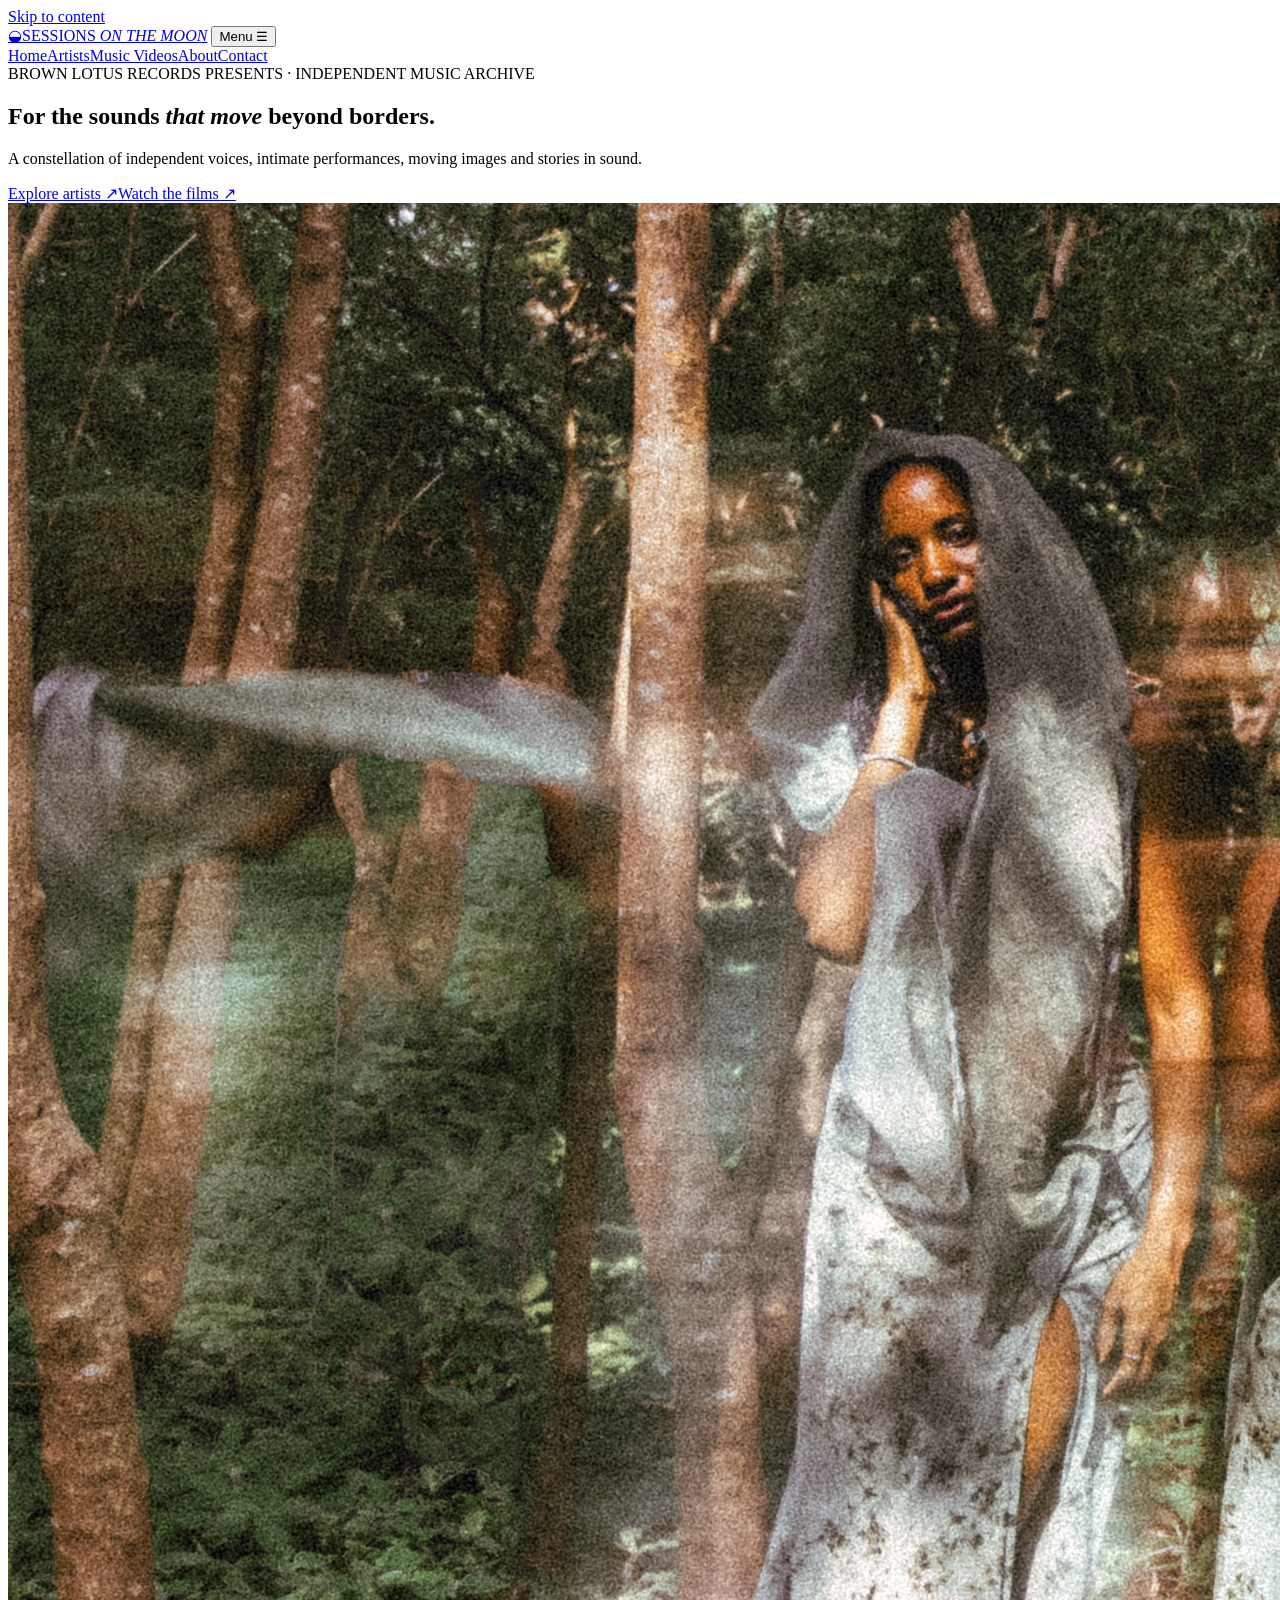
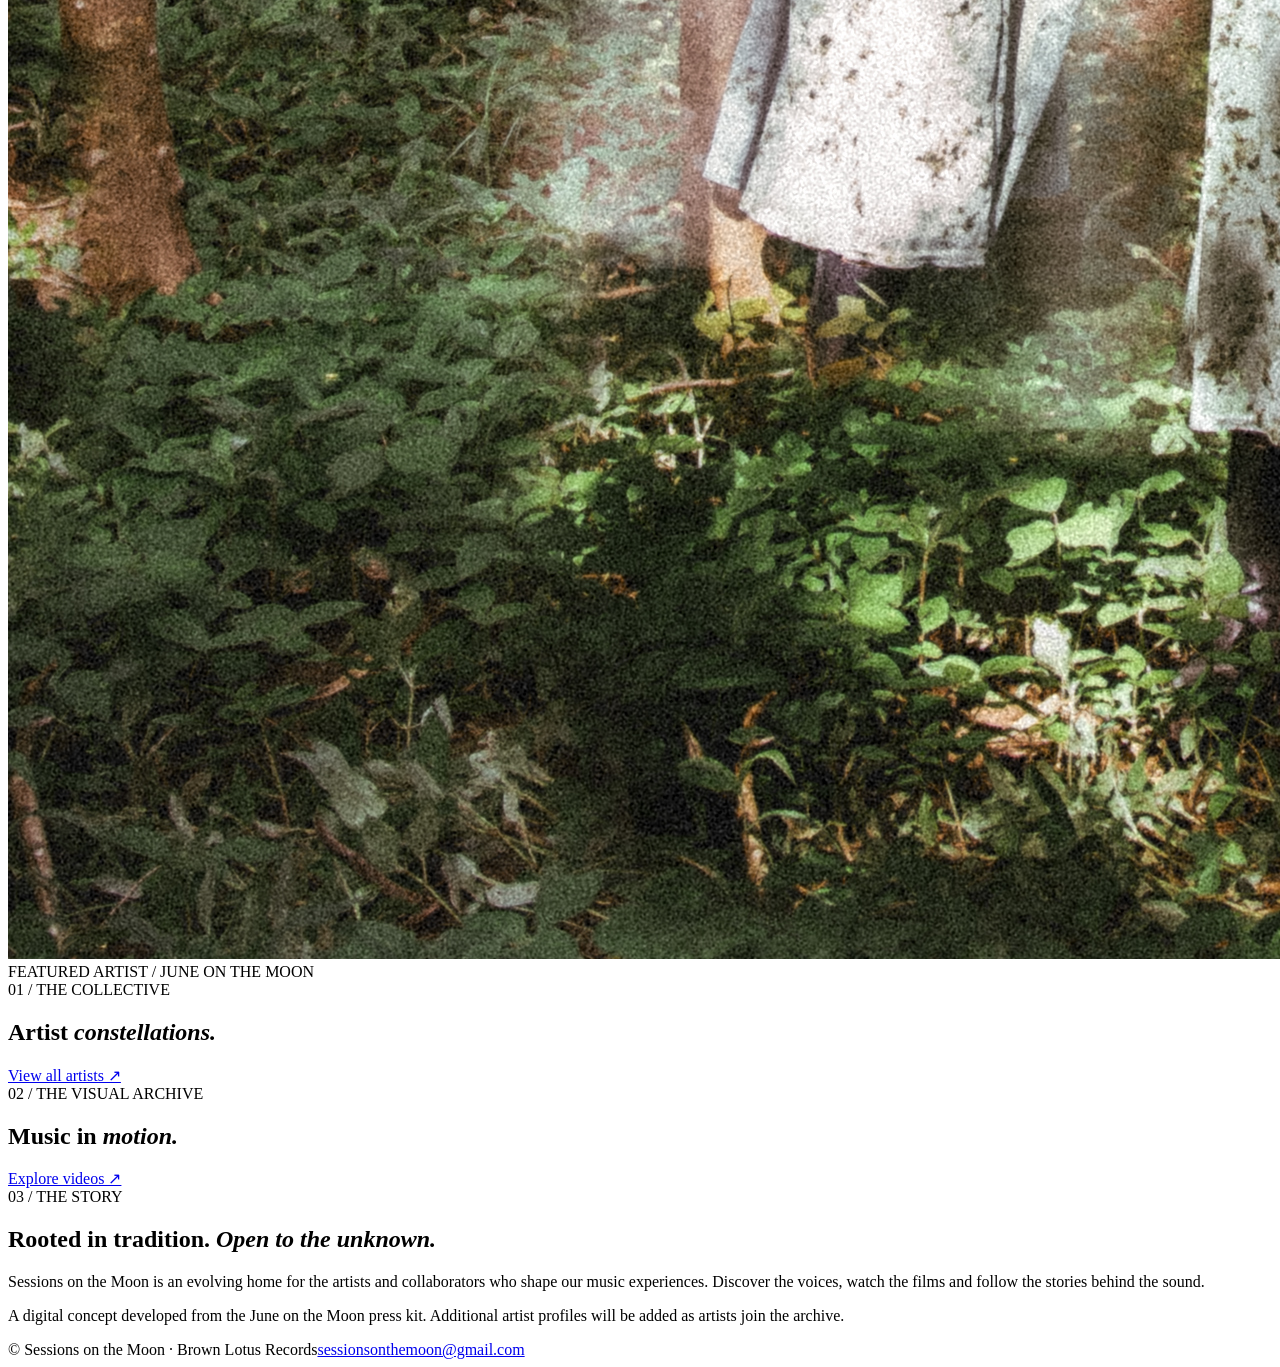
==== platform/index.html @ f96aae48 "feat: add Sessions on the Moon platform scaffold" ====
<!doctype html>
<html lang="en"><head><meta charset="utf-8"><meta name="viewport" content="width=device-width,initial-scale=1">
<meta name="description" content="Sessions on the Moon: a home for independent artists, films and intimate live sessions.">
<title>Sessions on the Moon | Independent Sound & Visual Archive</title>
<link rel="preconnect" href="https://fonts.googleapis.com"><link rel="preconnect" href="https://fonts.gstatic.com" crossorigin>
<link href="https://fonts.googleapis.com/css2?family=Cormorant+Garamond:wght@400;500;600&family=DM+Sans:wght@400;500;600;700&family=Space+Mono&display=swap" rel="stylesheet">
<link rel="stylesheet" href="styles.css"></head>
<body data-page="home">
<a class="skip-link" href="#main">Skip to content</a>
<header class="site-header"><div class="shell nav-inner">
<a class="brand" href="./"><span class="brand-moon" aria-hidden="true">◒</span><span>SESSIONS <em>ON THE MOON</em></span></a>
<button class="menu-button" type="button" aria-expanded="false" aria-controls="main-nav">Menu ☰</button>
<nav id="main-nav" class="nav-links" aria-label="Main navigation"><a href="./" aria-current="page">Home</a><a href="artists.html">Artists</a><a href="videos.html">Music Videos</a><a href="#about">About</a><a href="mailto:sessionsonthemoon@gmail.com">Contact</a></nav>
</div></header>
<main id="main">
<section class="hero-home shell"><div class="eyebrow">BROWN LOTUS RECORDS PRESENTS · INDEPENDENT MUSIC ARCHIVE</div>
<div class="hero-grid"><div><h1>For the sounds <em>that move</em> beyond borders.</h1><p class="lede">A constellation of independent voices, intimate performances, moving images and stories in sound.</p>
<div class="actions"><a class="button" href="artists.html">Explore artists <span aria-hidden="true">↗</span></a><a class="text-link" href="videos.html">Watch the films ↗</a></div></div>
<div class="hero-visual"><img src="../assets/june-hero-2.jpg" alt="June on the Moon artist portrait"><span class="image-caption">FEATURED ARTIST / JUNE ON THE MOON</span></div></div>
</section>
<section class="section shell" aria-labelledby="artists-title"><div class="section-head"><div><div class="eyebrow">01 / THE COLLECTIVE</div><h2 id="artists-title">Artist <em>constellations.</em></h2></div><a class="text-link" href="artists.html">View all artists ↗</a></div><div id="featured-artists" class="card-grid" aria-live="polite"></div></section>
<section class="section feature-band" aria-labelledby="films-title"><div class="shell"><div class="section-head"><div><div class="eyebrow">02 / THE VISUAL ARCHIVE</div><h2 id="films-title">Music in <em>motion.</em></h2></div><a class="text-link" href="videos.html">Explore videos ↗</a></div><div id="featured-film"></div></div></section>
<section id="about" class="section shell statement"><div class="eyebrow">03 / THE STORY</div><h2>Rooted in tradition. <em>Open to the unknown.</em></h2><p>Sessions on the Moon is an evolving home for the artists and collaborators who shape our music experiences. Discover the voices, watch the films and follow the stories behind the sound.</p><p class="muted">A digital concept developed from the June on the Moon press kit. Additional artist profiles will be added as artists join the archive.</p></section>
</main><footer class="footer"><div class="shell footer-inner"><span>© <span class="year"></span> Sessions on the Moon · Brown Lotus Records</span><a href="mailto:sessionsonthemoon@gmail.com">sessionsonthemoon@gmail.com</a></div></footer>
<script src="data.js"></script><script src="app.js"></script></body></html>
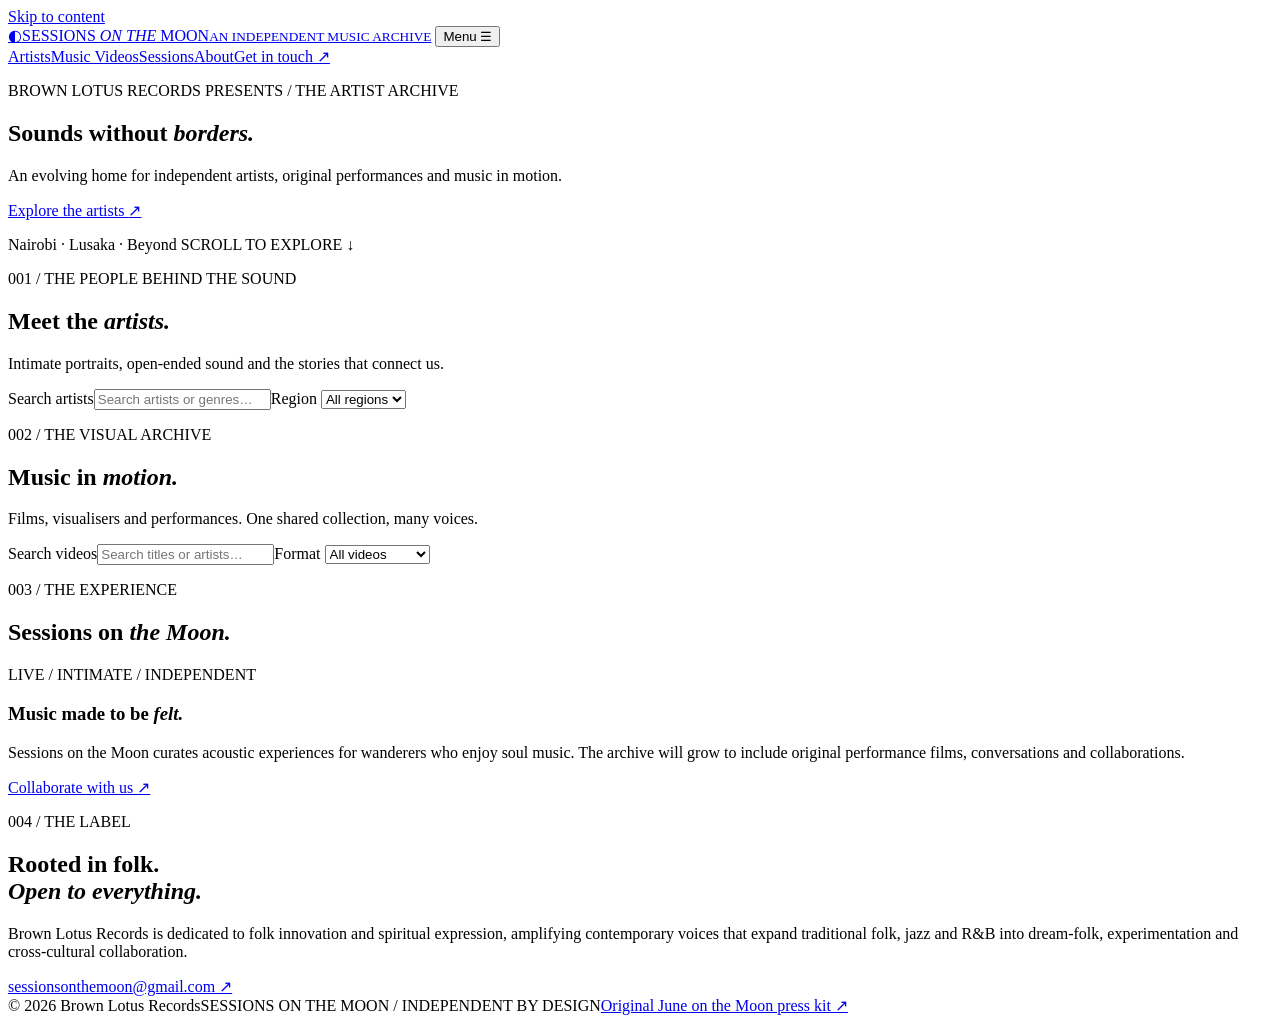
==== commit fb821f06: "Build Sessions on the Moon prototype: platform/index.html" ====
--- a/platform/index.html
+++ b/platform/index.html
@@ -1,25 +1,31 @@
 <!doctype html>
-<html lang="en"><head><meta charset="utf-8"><meta name="viewport" content="width=device-width,initial-scale=1">
-<meta name="description" content="Sessions on the Moon: a home for independent artists, films and intimate live sessions.">
-<title>Sessions on the Moon | Independent Sound & Visual Archive</title>
-<link rel="preconnect" href="https://fonts.googleapis.com"><link rel="preconnect" href="https://fonts.gstatic.com" crossorigin>
+<html lang="en">
+<head>
+<meta charset="utf-8">
+<meta name="viewport" content="width=device-width, initial-scale=1">
+<meta name="description" content="Sessions on the Moon — independent sounds, artist stories, music films and live performances.">
+<meta name="theme-color" content="#171714">
+<title>Sessions on the Moon — Artist & Film Archive</title>
+<link rel="preconnect" href="https://fonts.googleapis.com">
+<link rel="preconnect" href="https://fonts.gstatic.com" crossorigin>
 <link href="https://fonts.googleapis.com/css2?family=Cormorant+Garamond:wght@400;500;600&family=DM+Sans:wght@400;500;600;700&family=Space+Mono&display=swap" rel="stylesheet">
-<link rel="stylesheet" href="styles.css"></head>
-<body data-page="home">
-<a class="skip-link" href="#main">Skip to content</a>
-<header class="site-header"><div class="shell nav-inner">
-<a class="brand" href="./"><span class="brand-moon" aria-hidden="true">◒</span><span>SESSIONS <em>ON THE MOON</em></span></a>
-<button class="menu-button" type="button" aria-expanded="false" aria-controls="main-nav">Menu ☰</button>
-<nav id="main-nav" class="nav-links" aria-label="Main navigation"><a href="./" aria-current="page">Home</a><a href="artists.html">Artists</a><a href="videos.html">Music Videos</a><a href="#about">About</a><a href="mailto:sessionsonthemoon@gmail.com">Contact</a></nav>
-</div></header>
+<link rel="stylesheet" href="styles.css">
+<script src="app.js" defer></script>
+</head>
+<body>
+<a class="skip" href="#main">Skip to content</a>
+<header class="topbar"><a class="brand" href="./" aria-label="Sessions on the Moon home"><span class="brand-mark">◐</span><span>SESSIONS <em>ON THE</em> MOON<small>AN INDEPENDENT MUSIC ARCHIVE</small></span></a>
+<button class="menu-toggle" id="menu-toggle" aria-controls="nav" aria-expanded="false">Menu ☰</button>
+<nav id="nav" aria-label="Main navigation"><a href="#artists">Artists</a><a href="#films">Music Videos</a><a href="#sessions">Sessions</a><a href="#about">About</a><a class="nav-contact" href="mailto:sessionsonthemoon@gmail.com">Get in touch ↗</a></nav></header>
 <main id="main">
-<section class="hero-home shell"><div class="eyebrow">BROWN LOTUS RECORDS PRESENTS · INDEPENDENT MUSIC ARCHIVE</div>
-<div class="hero-grid"><div><h1>For the sounds <em>that move</em> beyond borders.</h1><p class="lede">A constellation of independent voices, intimate performances, moving images and stories in sound.</p>
-<div class="actions"><a class="button" href="artists.html">Explore artists <span aria-hidden="true">↗</span></a><a class="text-link" href="videos.html">Watch the films ↗</a></div></div>
-<div class="hero-visual"><img src="../assets/june-hero-2.jpg" alt="June on the Moon artist portrait"><span class="image-caption">FEATURED ARTIST / JUNE ON THE MOON</span></div></div>
-</section>
-<section class="section shell" aria-labelledby="artists-title"><div class="section-head"><div><div class="eyebrow">01 / THE COLLECTIVE</div><h2 id="artists-title">Artist <em>constellations.</em></h2></div><a class="text-link" href="artists.html">View all artists ↗</a></div><div id="featured-artists" class="card-grid" aria-live="polite"></div></section>
-<section class="section feature-band" aria-labelledby="films-title"><div class="shell"><div class="section-head"><div><div class="eyebrow">02 / THE VISUAL ARCHIVE</div><h2 id="films-title">Music in <em>motion.</em></h2></div><a class="text-link" href="videos.html">Explore videos ↗</a></div><div id="featured-film"></div></div></section>
-<section id="about" class="section shell statement"><div class="eyebrow">03 / THE STORY</div><h2>Rooted in tradition. <em>Open to the unknown.</em></h2><p>Sessions on the Moon is an evolving home for the artists and collaborators who shape our music experiences. Discover the voices, watch the films and follow the stories behind the sound.</p><p class="muted">A digital concept developed from the June on the Moon press kit. Additional artist profiles will be added as artists join the archive.</p></section>
-</main><footer class="footer"><div class="shell footer-inner"><span>© <span class="year"></span> Sessions on the Moon · Brown Lotus Records</span><a href="mailto:sessionsonthemoon@gmail.com">sessionsonthemoon@gmail.com</a></div></footer>
-<script src="data.js"></script><script src="app.js"></script></body></html>+<section class="hero" aria-labelledby="hero-title"><div class="hero-image" role="img" aria-label="Artist portrait of June on the Moon"></div><div class="hero-shade"></div><div class="hero-content wrap"><p class="eyebrow">BROWN LOTUS RECORDS PRESENTS / THE ARTIST ARCHIVE</p><h1 id="hero-title">Sounds without <em>borders.</em></h1><p class="intro">An evolving home for independent artists, original performances and music in motion.</p><a class="button primary" href="#artists">Explore the artists <span aria-hidden="true">↗</span></a></div><p class="hero-foot">Nairobi · Lusaka · Beyond <span>SCROLL TO EXPLORE ↓</span></p></section>
+<section id="artists" class="section wrap"><div class="section-head"><div><p class="eyebrow">001 / THE PEOPLE BEHIND THE SOUND</p><h2>Meet the <em>artists.</em></h2></div><p>Intimate portraits, open-ended sound and the stories that connect us.</p></div><div class="toolbar"><label class="search-field"><span class="sr-only">Search artists</span><input id="artist-search" type="search" placeholder="Search artists or genres…" autocomplete="off"></label><label class="filter-label">Region <select id="artist-region"><option value="all">All regions</option></select></label></div><div id="artist-grid" class="artist-grid" aria-live="polite"></div><p id="artist-empty" class="empty" hidden>No artists match your search.</p></section>
+<section id="films" class="section films-section"><div class="wrap"><div class="section-head"><div><p class="eyebrow">002 / THE VISUAL ARCHIVE</p><h2>Music in <em>motion.</em></h2></div><p>Films, visualisers and performances. One shared collection, many voices.</p></div><div class="toolbar"><label class="search-field"><span class="sr-only">Search videos</span><input id="video-search" type="search" placeholder="Search titles or artists…" autocomplete="off"></label><label class="filter-label">Format <select id="video-category"><option value="all">All videos</option><option value="official">Official videos</option><option value="session">Live sessions</option><option value="interview">Interviews</option><option value="visualiser">Visualisers</option></select></label></div><div id="video-grid" class="video-grid" aria-live="polite"></div><p id="video-empty" class="empty" hidden>No videos match your selection.</p></div></section>
+<section id="sessions" class="section wrap"><div class="section-head"><div><p class="eyebrow">003 / THE EXPERIENCE</p><h2>Sessions on <em>the Moon.</em></h2></div></div><div class="session-feature"><div><p class="eyebrow">LIVE / INTIMATE / INDEPENDENT</p><h3>Music made to be <em>felt.</em></h3><p>Sessions on the Moon curates acoustic experiences for wanderers who enjoy soul music. The archive will grow to include original performance films, conversations and collaborations.</p><a class="text-link" href="mailto:sessionsonthemoon@gmail.com?subject=Sessions%20on%20the%20Moon%20collaboration">Collaborate with us ↗</a></div><div class="session-photo" role="img" aria-label="June on the Moon press photograph"></div></div></section>
+<section id="about" class="section about-section"><div class="wrap about-layout"><p class="eyebrow">004 / THE LABEL</p><div><h2>Rooted in folk.<br><em>Open to everything.</em></h2><p>Brown Lotus Records is dedicated to folk innovation and spiritual expression, amplifying contemporary voices that expand traditional folk, jazz and R&amp;B into dream-folk, experimentation and cross-cultural collaboration.</p><a class="text-link" href="mailto:sessionsonthemoon@gmail.com">sessionsonthemoon@gmail.com ↗</a></div></div></section>
+</main>
+<footer class="footer wrap"><span>© <span id="year">2026</span> Brown Lotus Records</span><span>SESSIONS ON THE MOON / INDEPENDENT BY DESIGN</span><a href="../">Original June on the Moon press kit ↗</a></footer>
+<dialog id="artist-dialog" aria-labelledby="artist-dialog-title"><button type="button" class="dialog-close" id="close-artist" aria-label="Close artist profile">✕</button><div id="artist-detail"></div></dialog>
+<dialog id="video-dialog" aria-labelledby="video-dialog-title"><button type="button" class="dialog-close" id="close-video" aria-label="Close video">✕</button><div id="video-detail"></div></dialog>
+</body>
+</html>
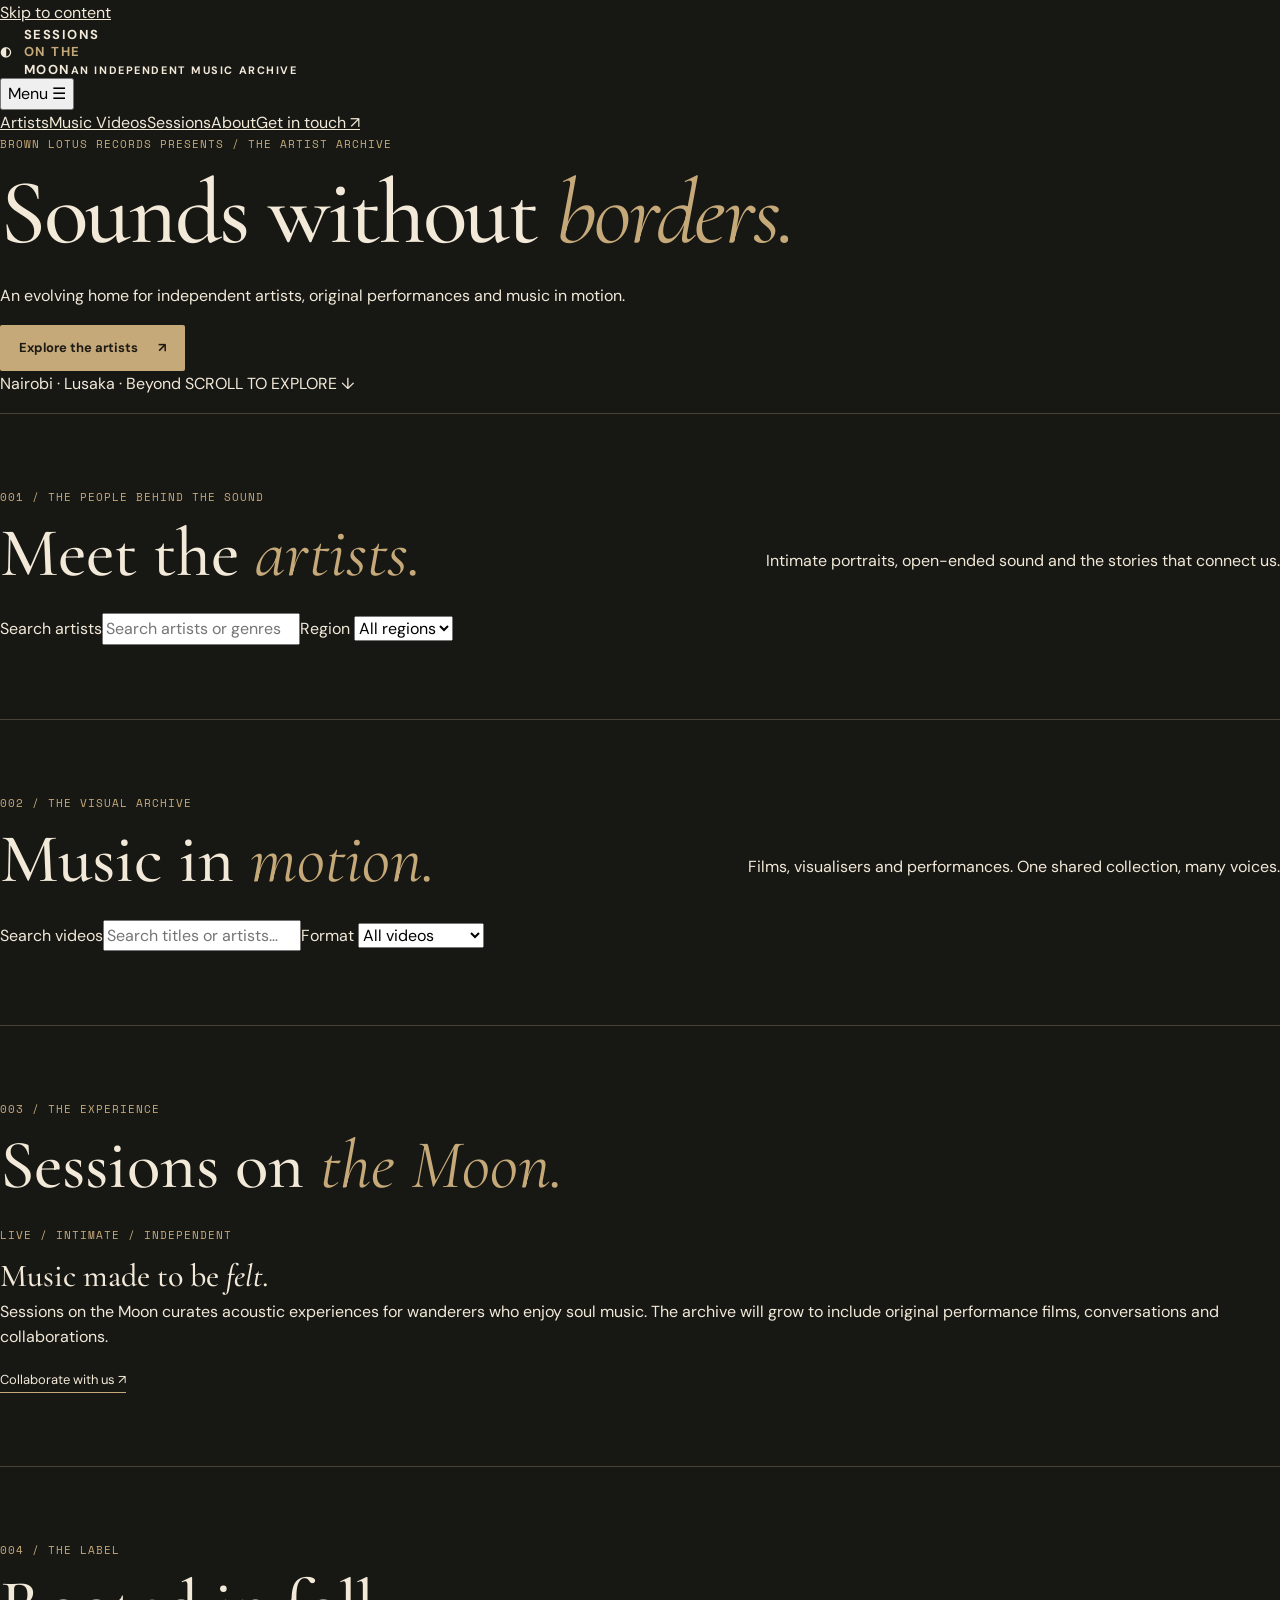
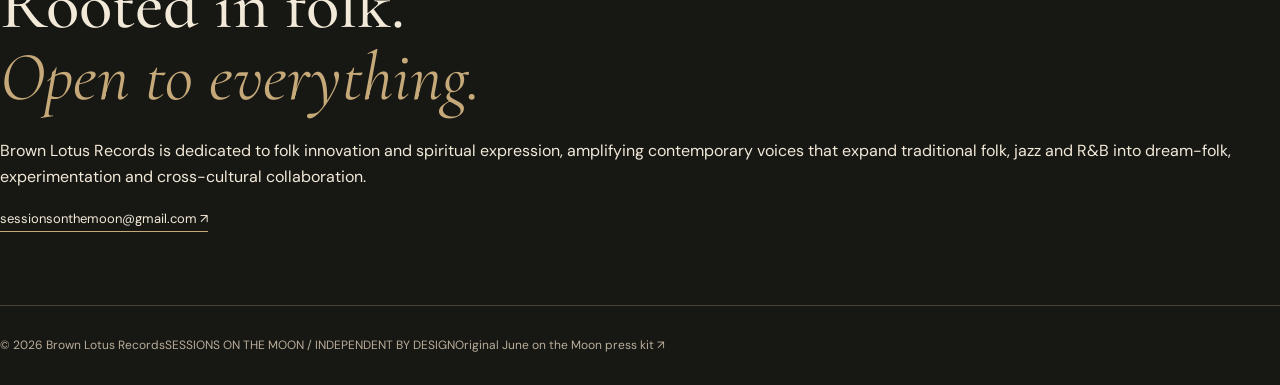
==== commit 0aec895c: "Correct accessible labels for profile and video dialogs" ====
--- a/platform/index.html
+++ b/platform/index.html
@@ -25,7 +25,7 @@
 <section id="about" class="section about-section"><div class="wrap about-layout"><p class="eyebrow">004 / THE LABEL</p><div><h2>Rooted in folk.<br><em>Open to everything.</em></h2><p>Brown Lotus Records is dedicated to folk innovation and spiritual expression, amplifying contemporary voices that expand traditional folk, jazz and R&amp;B into dream-folk, experimentation and cross-cultural collaboration.</p><a class="text-link" href="mailto:sessionsonthemoon@gmail.com">sessionsonthemoon@gmail.com ↗</a></div></div></section>
 </main>
 <footer class="footer wrap"><span>© <span id="year">2026</span> Brown Lotus Records</span><span>SESSIONS ON THE MOON / INDEPENDENT BY DESIGN</span><a href="../">Original June on the Moon press kit ↗</a></footer>
-<dialog id="artist-dialog" aria-labelledby="artist-dialog-title"><button type="button" class="dialog-close" id="close-artist" aria-label="Close artist profile">✕</button><div id="artist-detail"></div></dialog>
-<dialog id="video-dialog" aria-labelledby="video-dialog-title"><button type="button" class="dialog-close" id="close-video" aria-label="Close video">✕</button><div id="video-detail"></div></dialog>
+<dialog id="artist-dialog" aria-label="Artist profile"><button type="button" class="dialog-close" id="close-artist" aria-label="Close artist profile">✕</button><div id="artist-detail"></div></dialog>
+<dialog id="video-dialog" aria-label="Music video"><button type="button" class="dialog-close" id="close-video" aria-label="Close video">✕</button><div id="video-detail"></div></dialog>
 </body>
 </html>
--- a/platform/styles.css
+++ b/platform/styles.css
@@ -0,0 +1,4 @@
+:root{--bg:#171714;--panel:#24231e;--ink:#f2e9d8;--muted:#b9ae9a;--gold:#c6a979;--border:#494337;--display:"Cormorant Garamond",Georgia,serif;--body:"DM Sans",Arial,sans-serif;--mono:"Space Mono",monospace}
+*{box-sizing:border-box}html{scroll-behavior:smooth}body{margin:0;background:var(--bg);color:var(--ink);font-family:var(--body);font-size:16px;line-height:1.6}a{color:inherit}button,input,select{font:inherit}img{max-width:100%;display:block}.shell{width:min(1180px,calc(100% - 44px));margin-inline:auto}.skip-link{position:absolute;left:-9999px;top:8px;padding:8px;background:white;color:black;z-index:100}.skip-link:focus{left:8px}.site-header{border-bottom:1px solid var(--border);position:relative;z-index:2;background:var(--bg)}.nav-inner{min-height:90px;display:flex;gap:20px;align-items:center;justify-content:space-between}.brand{text-decoration:none;font-size:13px;letter-spacing:.12em;font-weight:700;display:flex;align-items:center;gap:11px;line-height:1.35}.brand em{font-style:normal;color:var(--gold);display:block}.brand-moon{font-size:40px;font-weight:400;line-height:1;color:var(--gold)}.nav-links{display:flex;gap:25px;align-items:center}.nav-links a{text-decoration:none;font-size:13px;color:var(--muted)}.nav-links a:hover,.nav-links a[aria-current]{color:var(--ink)}.menu-button{display:none;background:none;border:1px solid var(--border);border-radius:3px;padding:8px 10px;color:var(--ink);cursor:pointer}.eyebrow{color:var(--gold);font:11px/1.7 var(--mono);letter-spacing:.09em;text-transform:uppercase}.hero-home{padding-top:74px;padding-bottom:96px}.hero-grid{display:grid;grid-template-columns:1.15fr 1fr;align-items:center;gap:7%;margin-top:22px}h1,h2,h3,p{margin-top:0}h1,h2,h3{font-family:var(--display);font-weight:500;line-height:1.04}h1{font-size:clamp(3.7rem,7.2vw,7.5rem);letter-spacing:-.025em;margin-bottom:22px}h2{font-size:clamp(2.6rem,5.4vw,4.9rem);margin-bottom:24px}h3{font-size:2rem;margin:15px 0 6px}h1 em,h2 em{font-weight:400;color:var(--gold)}.lede{max-width:550px;font-size:clamp(1.07rem,1.6vw,1.32rem);color:#d5cabc;line-height:1.55}.hero-visual{position:relative;overflow:hidden;min-height:380px;background:var(--panel)}.hero-visual img{width:100%;height:490px;object-fit:cover;filter:saturate(.75)}.image-caption{position:absolute;right:0;bottom:0;background:rgba(23,23,20,.9);color:var(--ink);padding:10px 14px;font:10px var(--mono)}.actions{display:flex;align-items:center;flex-wrap:wrap;gap:23px;margin:26px 0}.button{display:inline-flex;align-items:center;gap:20px;text-decoration:none;background:var(--gold);color:#1e1a14;padding:13px 19px;font-size:13px;font-weight:700;border-radius:2px}.button:hover{background:#dfc69d}.text-link{color:var(--ink);text-decoration:none;font-size:13px;border-bottom:1px solid var(--gold);padding-bottom:4px}.text-link:hover{color:var(--gold)}.section{padding:74px 0;border-top:1px solid var(--border)}.section-head{display:flex;justify-content:space-between;align-items:end;gap:20px;margin-bottom:24px}.section-head h2{margin:0}.section-head .text-link{margin-bottom:8px}.card-grid{display:grid;grid-template-columns:repeat(3,minmax(0,1fr));gap:23px}.artist-card-link{text-decoration:none;display:block}.card-art{position:relative;aspect-ratio:4/4.5;background:#302d26;display:grid;place-items:center;overflow:hidden}.card-art img{width:100%;height:100%;object-fit:cover;transition:transform .4s}.artist-card-link:hover img{transform:scale(1.045)}.placeholder-glyph{font-size:110px;color:#73644b;line-height:1}.card-corner{position:absolute;bottom:0;left:0;background:rgba(23,23,20,.88);font:10px var(--mono);padding:10px 12px;letter-spacing:.05em}.small{font-size:13px}.muted{color:var(--muted)}.feature-band{background:var(--panel)}.feature-band .video-card{max-width:850px}.statement{max-width:900px}.statement>p:not(.eyebrow){font-size:20px;max-width:700px;color:#d5cbbc}.statement .muted{font-size:14px!important}.page-main{padding-top:75px;padding-bottom:100px;min-height:65vh}.page-main>h1{margin:15px 0 12px}.filter-bar{display:flex;align-items:center;gap:16px;flex-wrap:wrap;margin:50px 0 28px}.filter-bar label{font-size:13px}.filter-bar input,.filter-bar select{background:var(--panel);border:1px solid var(--border);border-radius:2px;color:var(--ink);padding:12px 14px;min-height:44px}.filter-bar input{flex:1;min-width:210px}.filter-bar input:focus,.filter-bar select:focus{outline:2px solid var(--gold);outline-offset:2px}.footnote{margin-top:28px;font-size:13px}.video-grid{display:grid;grid-template-columns:repeat(2,minmax(0,1fr));gap:26px}.video-frame{aspect-ratio:16/9;background:black}.video-frame iframe{width:100%;height:100%;border:0;display:block}.video-poster{position:relative;display:block;width:100%;height:100%;border:0;padding:0;background:#000;cursor:pointer}.video-poster img{width:100%;height:100%;object-fit:cover}.play-symbol{display:grid;place-items:center;position:absolute;left:50%;top:50%;transform:translate(-50%,-50%);background:rgba(15,14,12,.8);border:1px solid var(--gold);width:67px;height:67px;border-radius:50%;color:var(--ink);font-size:20px;padding-left:4px}.video-poster:hover .play-symbol{background:var(--gold);color:#171714}.video-caption{padding:15px 0}.video-caption h3{font-size:2rem;margin:4px 0}.video-caption p{margin:6px 0}.underlined{text-decoration:underline;text-decoration-color:var(--gold);text-underline-offset:3px}.back-link{display:inline-block;margin-bottom:42px}.artist-hero{display:grid;grid-template-columns:1.05fr 1fr;align-items:center;gap:7%;margin-bottom:45px}.artist-portrait{background:var(--panel);aspect-ratio:4/4.1;display:grid;place-items:center;overflow:hidden}.artist-portrait img{width:100%;height:100%;object-fit:cover}.prose{max-width:800px}.prose>p:not(.eyebrow){font-size:18px;color:#ded4c5}.prose audio{width:100%;margin-top:10px}.photo-grid{display:grid;grid-template-columns:repeat(3,1fr);gap:14px}.photo-grid img{width:100%;height:310px;object-fit:cover}.footer{border-top:1px solid var(--border);padding:30px 0;color:var(--muted);font-size:12px}.footer-inner{display:flex;justify-content:space-between;gap:16px;flex-wrap:wrap}.footer a{text-decoration:none}.visually-hidden{position:absolute;width:1px;height:1px;padding:0;margin:-1px;overflow:hidden;clip:rect(0,0,0,0);white-space:nowrap;border:0}
+@media(max-width:800px){.hero-grid,.artist-hero{grid-template-columns:1fr;gap:30px}.hero-visual img{height:420px}.card-grid{grid-template-columns:repeat(2,minmax(0,1fr))}.menu-button{display:block}.nav-links{display:none;position:absolute;top:100%;left:0;right:0;background:var(--bg);padding:20px 24px;border-bottom:1px solid var(--border);flex-direction:column;align-items:flex-start}.nav-links.open{display:flex}.nav-inner{min-height:75px}.hero-home{padding-top:50px;padding-bottom:65px}}
+@media(max-width:560px){.shell{width:min(100% - 30px,1180px)}h1{font-size:clamp(3.2rem,14vw,5rem)}.card-grid,.video-grid{grid-template-columns:1fr}.photo-grid{grid-template-columns:repeat(2,1fr)}.photo-grid img{height:230px}.section{padding:53px 0}.section-head{align-items:start;flex-direction:column}.filter-bar{align-items:stretch;flex-direction:column}.hero-visual img{height:350px}.artist-hero{gap:20px}}
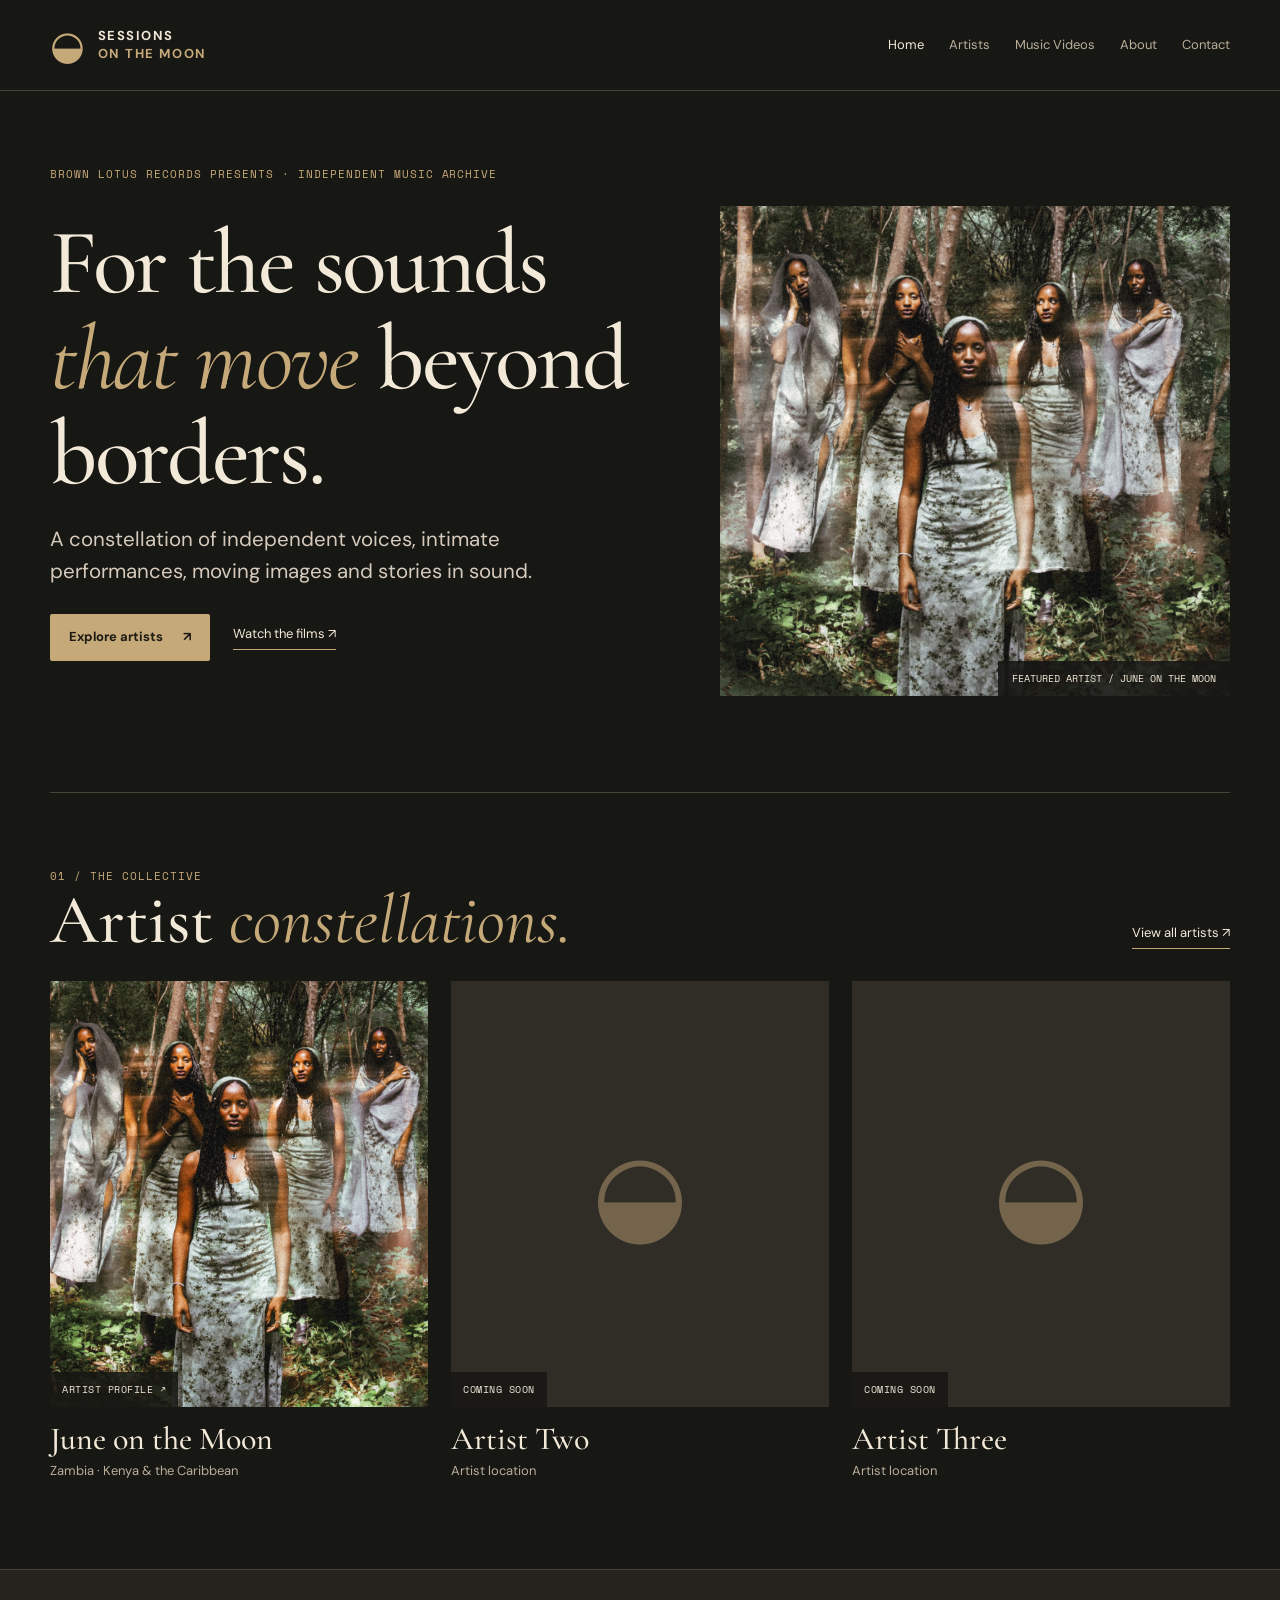
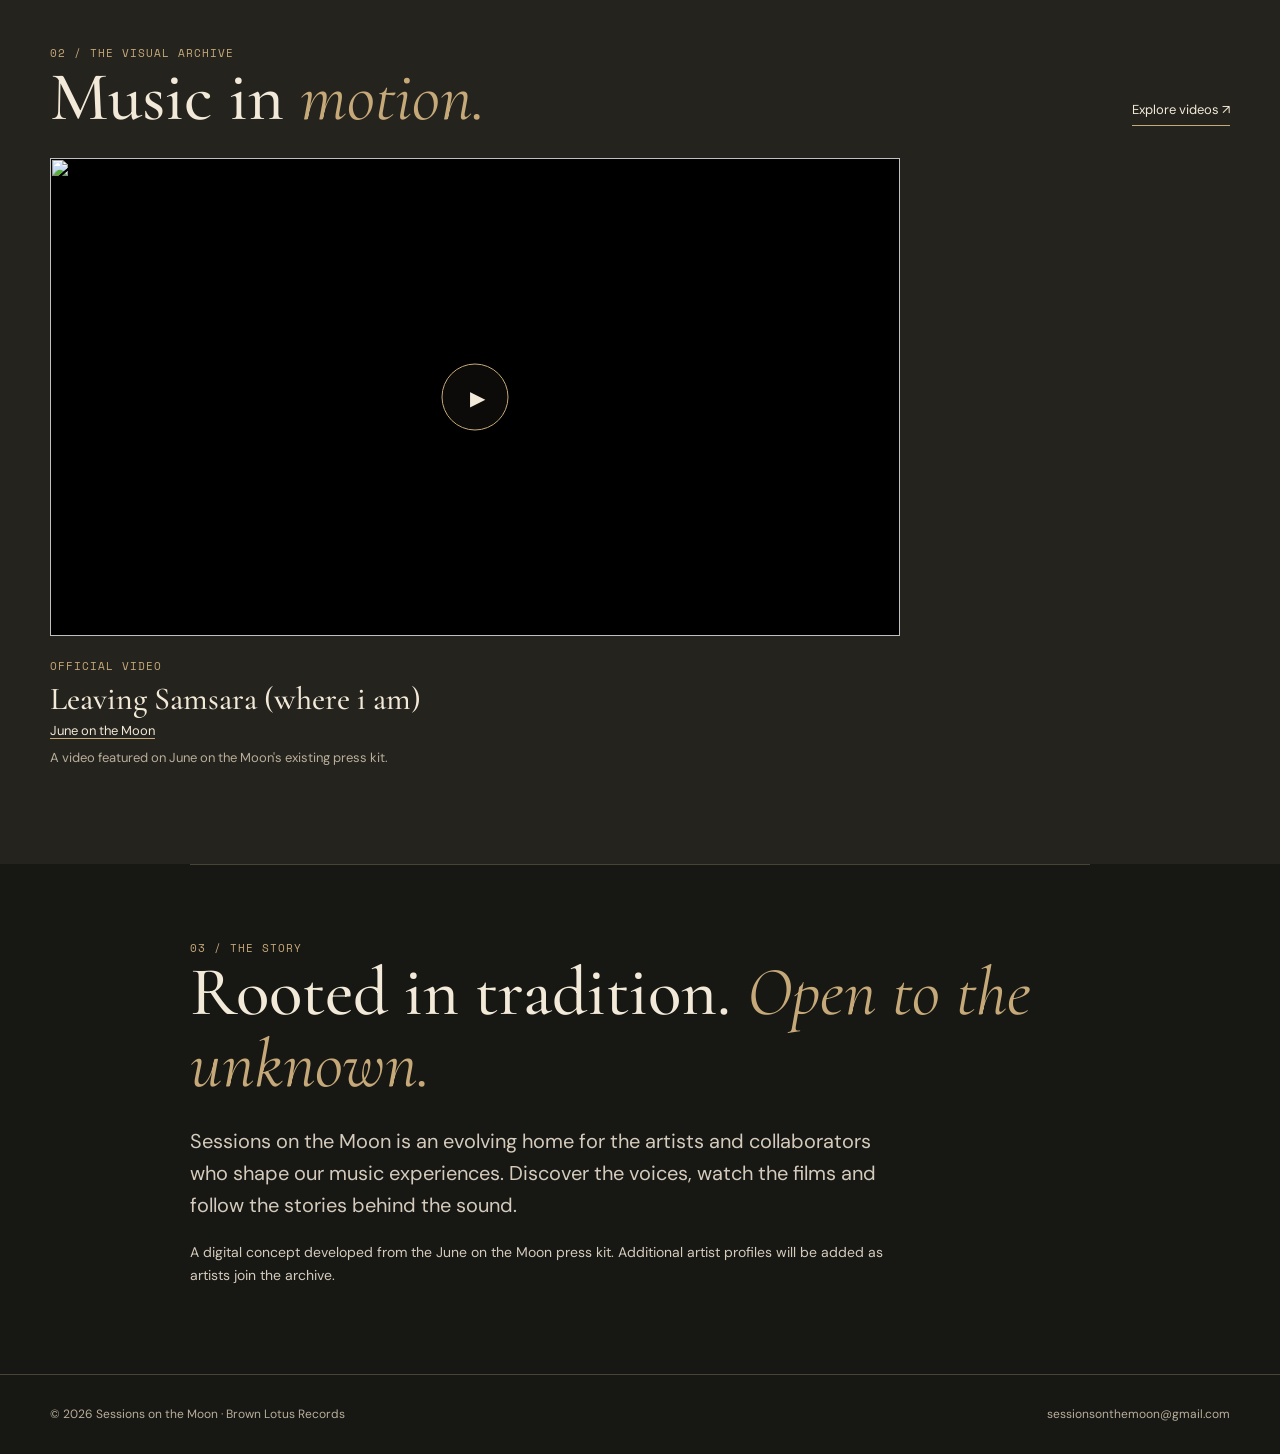
==== commit 91ba4230: "Merge pull request #2 from briisflash/feature/sessions-platform-mvp Build Sessions on the Moon multi" ====
--- a/platform/index.html
+++ b/platform/index.html
@@ -1,31 +1,25 @@
 <!doctype html>
-<html lang="en">
-<head>
-<meta charset="utf-8">
-<meta name="viewport" content="width=device-width, initial-scale=1">
-<meta name="description" content="Sessions on the Moon — independent sounds, artist stories, music films and live performances.">
-<meta name="theme-color" content="#171714">
-<title>Sessions on the Moon — Artist & Film Archive</title>
-<link rel="preconnect" href="https://fonts.googleapis.com">
-<link rel="preconnect" href="https://fonts.gstatic.com" crossorigin>
+<html lang="en"><head><meta charset="utf-8"><meta name="viewport" content="width=device-width,initial-scale=1">
+<meta name="description" content="Sessions on the Moon: a home for independent artists, films and intimate live sessions.">
+<title>Sessions on the Moon | Independent Sound & Visual Archive</title>
+<link rel="preconnect" href="https://fonts.googleapis.com"><link rel="preconnect" href="https://fonts.gstatic.com" crossorigin>
 <link href="https://fonts.googleapis.com/css2?family=Cormorant+Garamond:wght@400;500;600&family=DM+Sans:wght@400;500;600;700&family=Space+Mono&display=swap" rel="stylesheet">
-<link rel="stylesheet" href="styles.css">
-<script src="app.js" defer></script>
-</head>
-<body>
-<a class="skip" href="#main">Skip to content</a>
-<header class="topbar"><a class="brand" href="./" aria-label="Sessions on the Moon home"><span class="brand-mark">◐</span><span>SESSIONS <em>ON THE</em> MOON<small>AN INDEPENDENT MUSIC ARCHIVE</small></span></a>
-<button class="menu-toggle" id="menu-toggle" aria-controls="nav" aria-expanded="false">Menu ☰</button>
-<nav id="nav" aria-label="Main navigation"><a href="#artists">Artists</a><a href="#films">Music Videos</a><a href="#sessions">Sessions</a><a href="#about">About</a><a class="nav-contact" href="mailto:sessionsonthemoon@gmail.com">Get in touch ↗</a></nav></header>
+<link rel="stylesheet" href="styles.css"></head>
+<body data-page="home">
+<a class="skip-link" href="#main">Skip to content</a>
+<header class="site-header"><div class="shell nav-inner">
+<a class="brand" href="./"><span class="brand-moon" aria-hidden="true">◒</span><span>SESSIONS <em>ON THE MOON</em></span></a>
+<button class="menu-button" type="button" aria-expanded="false" aria-controls="main-nav">Menu ☰</button>
+<nav id="main-nav" class="nav-links" aria-label="Main navigation"><a href="./" aria-current="page">Home</a><a href="artists.html">Artists</a><a href="videos.html">Music Videos</a><a href="#about">About</a><a href="mailto:sessionsonthemoon@gmail.com">Contact</a></nav>
+</div></header>
 <main id="main">
-<section class="hero" aria-labelledby="hero-title"><div class="hero-image" role="img" aria-label="Artist portrait of June on the Moon"></div><div class="hero-shade"></div><div class="hero-content wrap"><p class="eyebrow">BROWN LOTUS RECORDS PRESENTS / THE ARTIST ARCHIVE</p><h1 id="hero-title">Sounds without <em>borders.</em></h1><p class="intro">An evolving home for independent artists, original performances and music in motion.</p><a class="button primary" href="#artists">Explore the artists <span aria-hidden="true">↗</span></a></div><p class="hero-foot">Nairobi · Lusaka · Beyond <span>SCROLL TO EXPLORE ↓</span></p></section>
-<section id="artists" class="section wrap"><div class="section-head"><div><p class="eyebrow">001 / THE PEOPLE BEHIND THE SOUND</p><h2>Meet the <em>artists.</em></h2></div><p>Intimate portraits, open-ended sound and the stories that connect us.</p></div><div class="toolbar"><label class="search-field"><span class="sr-only">Search artists</span><input id="artist-search" type="search" placeholder="Search artists or genres…" autocomplete="off"></label><label class="filter-label">Region <select id="artist-region"><option value="all">All regions</option></select></label></div><div id="artist-grid" class="artist-grid" aria-live="polite"></div><p id="artist-empty" class="empty" hidden>No artists match your search.</p></section>
-<section id="films" class="section films-section"><div class="wrap"><div class="section-head"><div><p class="eyebrow">002 / THE VISUAL ARCHIVE</p><h2>Music in <em>motion.</em></h2></div><p>Films, visualisers and performances. One shared collection, many voices.</p></div><div class="toolbar"><label class="search-field"><span class="sr-only">Search videos</span><input id="video-search" type="search" placeholder="Search titles or artists…" autocomplete="off"></label><label class="filter-label">Format <select id="video-category"><option value="all">All videos</option><option value="official">Official videos</option><option value="session">Live sessions</option><option value="interview">Interviews</option><option value="visualiser">Visualisers</option></select></label></div><div id="video-grid" class="video-grid" aria-live="polite"></div><p id="video-empty" class="empty" hidden>No videos match your selection.</p></div></section>
-<section id="sessions" class="section wrap"><div class="section-head"><div><p class="eyebrow">003 / THE EXPERIENCE</p><h2>Sessions on <em>the Moon.</em></h2></div></div><div class="session-feature"><div><p class="eyebrow">LIVE / INTIMATE / INDEPENDENT</p><h3>Music made to be <em>felt.</em></h3><p>Sessions on the Moon curates acoustic experiences for wanderers who enjoy soul music. The archive will grow to include original performance films, conversations and collaborations.</p><a class="text-link" href="mailto:sessionsonthemoon@gmail.com?subject=Sessions%20on%20the%20Moon%20collaboration">Collaborate with us ↗</a></div><div class="session-photo" role="img" aria-label="June on the Moon press photograph"></div></div></section>
-<section id="about" class="section about-section"><div class="wrap about-layout"><p class="eyebrow">004 / THE LABEL</p><div><h2>Rooted in folk.<br><em>Open to everything.</em></h2><p>Brown Lotus Records is dedicated to folk innovation and spiritual expression, amplifying contemporary voices that expand traditional folk, jazz and R&amp;B into dream-folk, experimentation and cross-cultural collaboration.</p><a class="text-link" href="mailto:sessionsonthemoon@gmail.com">sessionsonthemoon@gmail.com ↗</a></div></div></section>
-</main>
-<footer class="footer wrap"><span>© <span id="year">2026</span> Brown Lotus Records</span><span>SESSIONS ON THE MOON / INDEPENDENT BY DESIGN</span><a href="../">Original June on the Moon press kit ↗</a></footer>
-<dialog id="artist-dialog" aria-label="Artist profile"><button type="button" class="dialog-close" id="close-artist" aria-label="Close artist profile">✕</button><div id="artist-detail"></div></dialog>
-<dialog id="video-dialog" aria-label="Music video"><button type="button" class="dialog-close" id="close-video" aria-label="Close video">✕</button><div id="video-detail"></div></dialog>
-</body>
-</html>+<section class="hero-home shell"><div class="eyebrow">BROWN LOTUS RECORDS PRESENTS · INDEPENDENT MUSIC ARCHIVE</div>
+<div class="hero-grid"><div><h1>For the sounds <em>that move</em> beyond borders.</h1><p class="lede">A constellation of independent voices, intimate performances, moving images and stories in sound.</p>
+<div class="actions"><a class="button" href="artists.html">Explore artists <span aria-hidden="true">↗</span></a><a class="text-link" href="videos.html">Watch the films ↗</a></div></div>
+<div class="hero-visual"><img src="../assets/june-hero-2.jpg" alt="June on the Moon artist portrait"><span class="image-caption">FEATURED ARTIST / JUNE ON THE MOON</span></div></div>
+</section>
+<section class="section shell" aria-labelledby="artists-title"><div class="section-head"><div><div class="eyebrow">01 / THE COLLECTIVE</div><h2 id="artists-title">Artist <em>constellations.</em></h2></div><a class="text-link" href="artists.html">View all artists ↗</a></div><div id="featured-artists" class="card-grid" aria-live="polite"></div></section>
+<section class="section feature-band" aria-labelledby="films-title"><div class="shell"><div class="section-head"><div><div class="eyebrow">02 / THE VISUAL ARCHIVE</div><h2 id="films-title">Music in <em>motion.</em></h2></div><a class="text-link" href="videos.html">Explore videos ↗</a></div><div id="featured-film"></div></div></section>
+<section id="about" class="section shell statement"><div class="eyebrow">03 / THE STORY</div><h2>Rooted in tradition. <em>Open to the unknown.</em></h2><p>Sessions on the Moon is an evolving home for the artists and collaborators who shape our music experiences. Discover the voices, watch the films and follow the stories behind the sound.</p><p class="muted">A digital concept developed from the June on the Moon press kit. Additional artist profiles will be added as artists join the archive.</p></section>
+</main><footer class="footer"><div class="shell footer-inner"><span>© <span class="year"></span> Sessions on the Moon · Brown Lotus Records</span><a href="mailto:sessionsonthemoon@gmail.com">sessionsonthemoon@gmail.com</a></div></footer>
+<script src="data.js"></script><script src="app.js"></script></body></html>
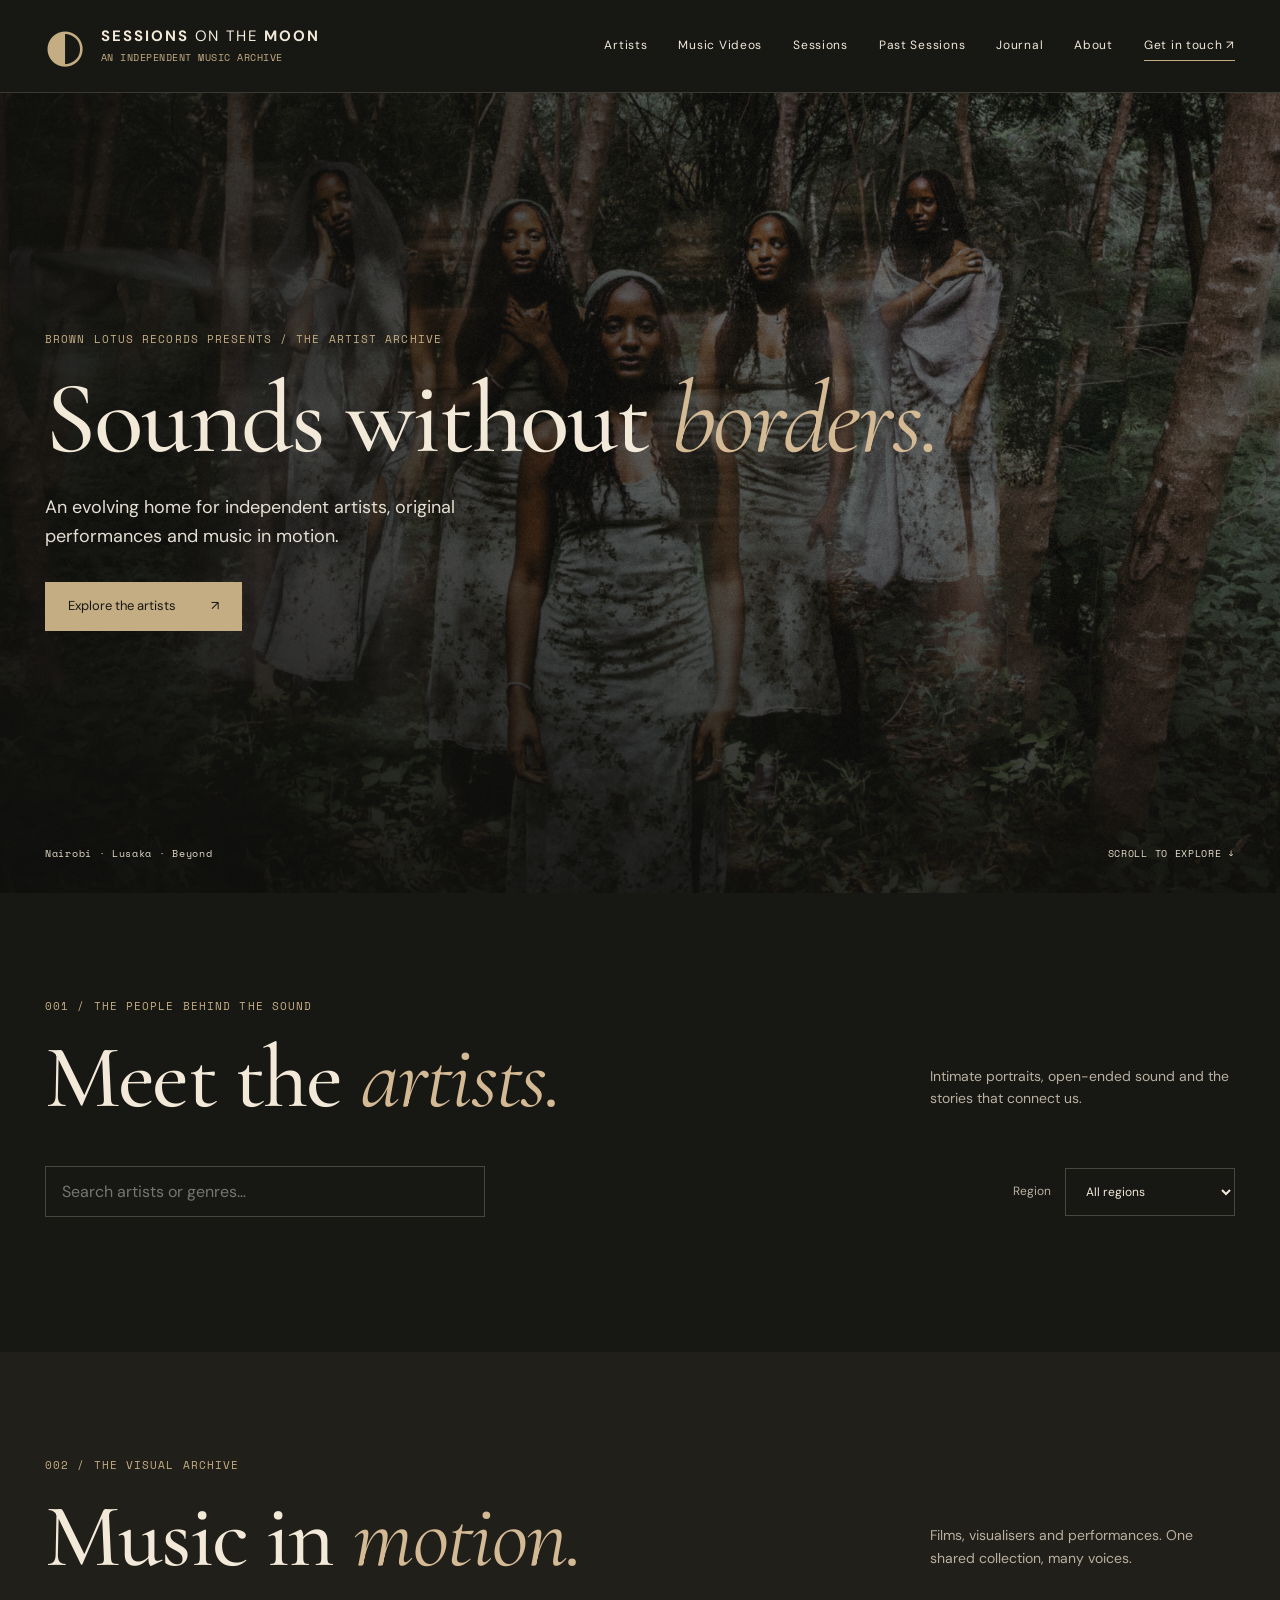
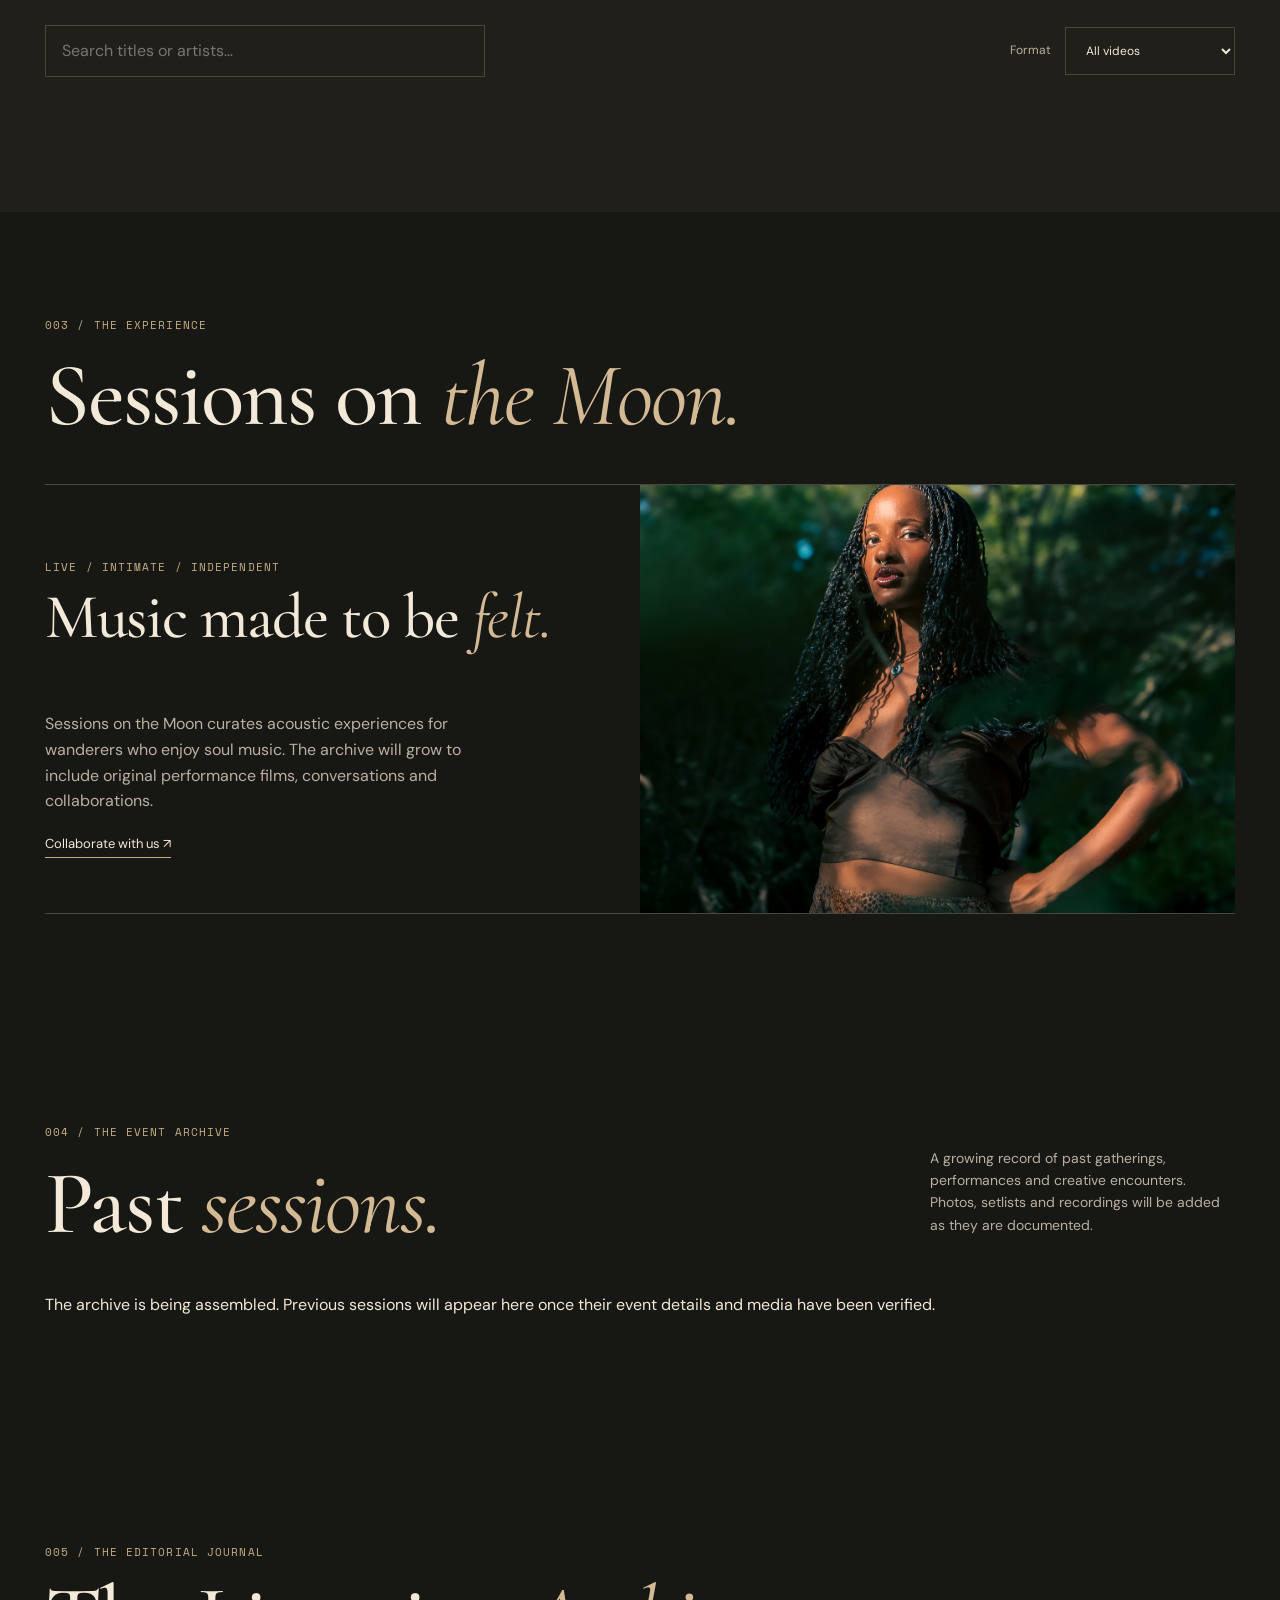
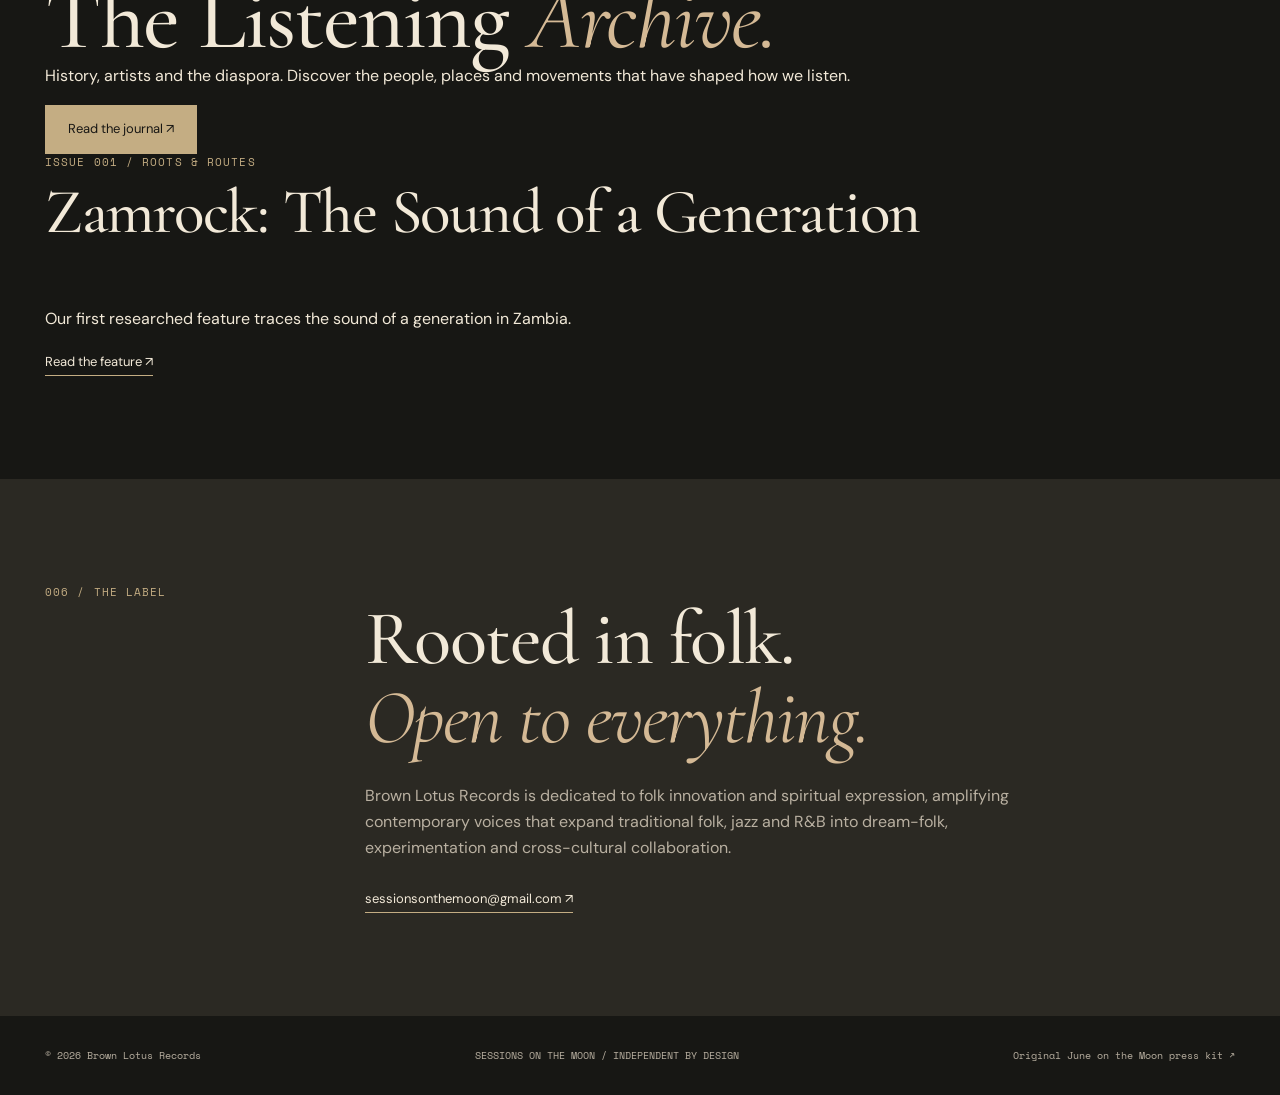
==== commit 0a8ba5ec: "Add Listening Archive journal navigation and Past Sessions section" ====
--- a/platform/index.html
+++ b/platform/index.html
@@ -1,25 +1,33 @@
 <!doctype html>
-<html lang="en"><head><meta charset="utf-8"><meta name="viewport" content="width=device-width,initial-scale=1">
-<meta name="description" content="Sessions on the Moon: a home for independent artists, films and intimate live sessions.">
-<title>Sessions on the Moon | Independent Sound & Visual Archive</title>
-<link rel="preconnect" href="https://fonts.googleapis.com"><link rel="preconnect" href="https://fonts.gstatic.com" crossorigin>
+<html lang="en">
+<head>
+<meta charset="utf-8">
+<meta name="viewport" content="width=device-width, initial-scale=1">
+<meta name="description" content="Sessions on the Moon — independent sounds, artist stories, music films and live performances.">
+<meta name="theme-color" content="#171714">
+<title>Sessions on the Moon — Artist & Film Archive</title>
+<link rel="preconnect" href="https://fonts.googleapis.com">
+<link rel="preconnect" href="https://fonts.gstatic.com" crossorigin>
 <link href="https://fonts.googleapis.com/css2?family=Cormorant+Garamond:wght@400;500;600&family=DM+Sans:wght@400;500;600;700&family=Space+Mono&display=swap" rel="stylesheet">
-<link rel="stylesheet" href="styles.css"></head>
-<body data-page="home">
-<a class="skip-link" href="#main">Skip to content</a>
-<header class="site-header"><div class="shell nav-inner">
-<a class="brand" href="./"><span class="brand-moon" aria-hidden="true">◒</span><span>SESSIONS <em>ON THE MOON</em></span></a>
-<button class="menu-button" type="button" aria-expanded="false" aria-controls="main-nav">Menu ☰</button>
-<nav id="main-nav" class="nav-links" aria-label="Main navigation"><a href="./" aria-current="page">Home</a><a href="artists.html">Artists</a><a href="videos.html">Music Videos</a><a href="#about">About</a><a href="mailto:sessionsonthemoon@gmail.com">Contact</a></nav>
-</div></header>
+<link rel="stylesheet" href="styles.css">
+<script src="app.js" defer></script>
+</head>
+<body>
+<a class="skip" href="#main">Skip to content</a>
+<header class="topbar"><a class="brand" href="./" aria-label="Sessions on the Moon home"><span class="brand-mark">◐</span><span>SESSIONS <em>ON THE</em> MOON<small>AN INDEPENDENT MUSIC ARCHIVE</small></span></a>
+<button class="menu-toggle" id="menu-toggle" aria-controls="nav" aria-expanded="false">Menu ☰</button>
+<nav id="nav" aria-label="Main navigation"><a href="#artists">Artists</a><a href="#films">Music Videos</a><a href="#sessions">Sessions</a><a href="#past-sessions">Past Sessions</a><a href="journal/">Journal</a><a href="#about">About</a><a class="nav-contact" href="mailto:sessionsonthemoon@gmail.com">Get in touch ↗</a></nav></header>
 <main id="main">
-<section class="hero-home shell"><div class="eyebrow">BROWN LOTUS RECORDS PRESENTS · INDEPENDENT MUSIC ARCHIVE</div>
-<div class="hero-grid"><div><h1>For the sounds <em>that move</em> beyond borders.</h1><p class="lede">A constellation of independent voices, intimate performances, moving images and stories in sound.</p>
-<div class="actions"><a class="button" href="artists.html">Explore artists <span aria-hidden="true">↗</span></a><a class="text-link" href="videos.html">Watch the films ↗</a></div></div>
-<div class="hero-visual"><img src="../assets/june-hero-2.jpg" alt="June on the Moon artist portrait"><span class="image-caption">FEATURED ARTIST / JUNE ON THE MOON</span></div></div>
-</section>
-<section class="section shell" aria-labelledby="artists-title"><div class="section-head"><div><div class="eyebrow">01 / THE COLLECTIVE</div><h2 id="artists-title">Artist <em>constellations.</em></h2></div><a class="text-link" href="artists.html">View all artists ↗</a></div><div id="featured-artists" class="card-grid" aria-live="polite"></div></section>
-<section class="section feature-band" aria-labelledby="films-title"><div class="shell"><div class="section-head"><div><div class="eyebrow">02 / THE VISUAL ARCHIVE</div><h2 id="films-title">Music in <em>motion.</em></h2></div><a class="text-link" href="videos.html">Explore videos ↗</a></div><div id="featured-film"></div></div></section>
-<section id="about" class="section shell statement"><div class="eyebrow">03 / THE STORY</div><h2>Rooted in tradition. <em>Open to the unknown.</em></h2><p>Sessions on the Moon is an evolving home for the artists and collaborators who shape our music experiences. Discover the voices, watch the films and follow the stories behind the sound.</p><p class="muted">A digital concept developed from the June on the Moon press kit. Additional artist profiles will be added as artists join the archive.</p></section>
-</main><footer class="footer"><div class="shell footer-inner"><span>© <span class="year"></span> Sessions on the Moon · Brown Lotus Records</span><a href="mailto:sessionsonthemoon@gmail.com">sessionsonthemoon@gmail.com</a></div></footer>
-<script src="data.js"></script><script src="app.js"></script></body></html>+<section class="hero" aria-labelledby="hero-title"><div class="hero-image" role="img" aria-label="Artist portrait of June on the Moon"></div><div class="hero-shade"></div><div class="hero-content wrap"><p class="eyebrow">BROWN LOTUS RECORDS PRESENTS / THE ARTIST ARCHIVE</p><h1 id="hero-title">Sounds without <em>borders.</em></h1><p class="intro">An evolving home for independent artists, original performances and music in motion.</p><a class="button primary" href="#artists">Explore the artists <span aria-hidden="true">↗</span></a></div><p class="hero-foot">Nairobi · Lusaka · Beyond <span>SCROLL TO EXPLORE ↓</span></p></section>
+<section id="artists" class="section wrap"><div class="section-head"><div><p class="eyebrow">001 / THE PEOPLE BEHIND THE SOUND</p><h2>Meet the <em>artists.</em></h2></div><p>Intimate portraits, open-ended sound and the stories that connect us.</p></div><div class="toolbar"><label class="search-field"><span class="sr-only">Search artists</span><input id="artist-search" type="search" placeholder="Search artists or genres…" autocomplete="off"></label><label class="filter-label">Region <select id="artist-region"><option value="all">All regions</option></select></label></div><div id="artist-grid" class="artist-grid" aria-live="polite"></div><p id="artist-empty" class="empty" hidden>No artists match your search.</p></section>
+<section id="films" class="section films-section"><div class="wrap"><div class="section-head"><div><p class="eyebrow">002 / THE VISUAL ARCHIVE</p><h2>Music in <em>motion.</em></h2></div><p>Films, visualisers and performances. One shared collection, many voices.</p></div><div class="toolbar"><label class="search-field"><span class="sr-only">Search videos</span><input id="video-search" type="search" placeholder="Search titles or artists…" autocomplete="off"></label><label class="filter-label">Format <select id="video-category"><option value="all">All videos</option><option value="official">Official videos</option><option value="session">Live sessions</option><option value="interview">Interviews</option><option value="visualiser">Visualisers</option></select></label></div><div id="video-grid" class="video-grid" aria-live="polite"></div><p id="video-empty" class="empty" hidden>No videos match your selection.</p></div></section>
+<section id="sessions" class="section wrap"><div class="section-head"><div><p class="eyebrow">003 / THE EXPERIENCE</p><h2>Sessions on <em>the Moon.</em></h2></div></div><div class="session-feature"><div><p class="eyebrow">LIVE / INTIMATE / INDEPENDENT</p><h3>Music made to be <em>felt.</em></h3><p>Sessions on the Moon curates acoustic experiences for wanderers who enjoy soul music. The archive will grow to include original performance films, conversations and collaborations.</p><a class="text-link" href="mailto:sessionsonthemoon@gmail.com?subject=Sessions%20on%20the%20Moon%20collaboration">Collaborate with us ↗</a></div><div class="session-photo" role="img" aria-label="June on the Moon press photograph"></div></div></section>
+<section id="past-sessions" class="section wrap"><div class="section-head"><div><p class="eyebrow">004 / THE EVENT ARCHIVE</p><h2>Past <em>sessions.</em></h2></div><p>A growing record of past gatherings, performances and creative encounters. Photos, setlists and recordings will be added as they are documented.</p></div><div id="past-sessions-grid" class="past-sessions-grid" aria-live="polite"></div><p id="past-sessions-empty" class="past-intro">The archive is being assembled. Previous sessions will appear here once their event details and media have been verified.</p></section>
+<section id="journal" class="section journal-feature"><div class="wrap journal-layout"><div><p class="eyebrow">005 / THE EDITORIAL JOURNAL</p><h2>The Listening <em>Archive.</em></h2><p>History, artists and the diaspora. Discover the people, places and movements that have shaped how we listen.</p><a class="button primary" href="journal/">Read the journal ↗</a></div><div class="journal-aside"><p class="eyebrow">ISSUE 001 / ROOTS & ROUTES</p><h3>Zamrock: The Sound of a Generation</h3><p>Our first researched feature traces the sound of a generation in Zambia.</p><a class="text-link" href="journal/articles/zamrock.html">Read the feature ↗</a></div></div></section>
+<section id="about" class="section about-section"><div class="wrap about-layout"><p class="eyebrow">006 / THE LABEL</p><div><h2>Rooted in folk.<br><em>Open to everything.</em></h2><p>Brown Lotus Records is dedicated to folk innovation and spiritual expression, amplifying contemporary voices that expand traditional folk, jazz and R&amp;B into dream-folk, experimentation and cross-cultural collaboration.</p><a class="text-link" href="mailto:sessionsonthemoon@gmail.com">sessionsonthemoon@gmail.com ↗</a></div></div></section>
+</main>
+<footer class="footer wrap"><span>© <span id="year">2026</span> Brown Lotus Records</span><span>SESSIONS ON THE MOON / INDEPENDENT BY DESIGN</span><a href="../">Original June on the Moon press kit ↗</a></footer>
+<dialog id="artist-dialog" aria-label="Artist profile"><button type="button" class="dialog-close" id="close-artist" aria-label="Close artist profile">✕</button><div id="artist-detail"></div></dialog>
+<dialog id="video-dialog" aria-label="Music video"><button type="button" class="dialog-close" id="close-video" aria-label="Close video">✕</button><div id="video-detail"></div></dialog>
+</body>
+</html>
--- a/platform/styles.css
+++ b/platform/styles.css
@@ -1,4 +1,49 @@
-:root{--bg:#171714;--panel:#24231e;--ink:#f2e9d8;--muted:#b9ae9a;--gold:#c6a979;--border:#494337;--display:"Cormorant Garamond",Georgia,serif;--body:"DM Sans",Arial,sans-serif;--mono:"Space Mono",monospace}
-*{box-sizing:border-box}html{scroll-behavior:smooth}body{margin:0;background:var(--bg);color:var(--ink);font-family:var(--body);font-size:16px;line-height:1.6}a{color:inherit}button,input,select{font:inherit}img{max-width:100%;display:block}.shell{width:min(1180px,calc(100% - 44px));margin-inline:auto}.skip-link{position:absolute;left:-9999px;top:8px;padding:8px;background:white;color:black;z-index:100}.skip-link:focus{left:8px}.site-header{border-bottom:1px solid var(--border);position:relative;z-index:2;background:var(--bg)}.nav-inner{min-height:90px;display:flex;gap:20px;align-items:center;justify-content:space-between}.brand{text-decoration:none;font-size:13px;letter-spacing:.12em;font-weight:700;display:flex;align-items:center;gap:11px;line-height:1.35}.brand em{font-style:normal;color:var(--gold);display:block}.brand-moon{font-size:40px;font-weight:400;line-height:1;color:var(--gold)}.nav-links{display:flex;gap:25px;align-items:center}.nav-links a{text-decoration:none;font-size:13px;color:var(--muted)}.nav-links a:hover,.nav-links a[aria-current]{color:var(--ink)}.menu-button{display:none;background:none;border:1px solid var(--border);border-radius:3px;padding:8px 10px;color:var(--ink);cursor:pointer}.eyebrow{color:var(--gold);font:11px/1.7 var(--mono);letter-spacing:.09em;text-transform:uppercase}.hero-home{padding-top:74px;padding-bottom:96px}.hero-grid{display:grid;grid-template-columns:1.15fr 1fr;align-items:center;gap:7%;margin-top:22px}h1,h2,h3,p{margin-top:0}h1,h2,h3{font-family:var(--display);font-weight:500;line-height:1.04}h1{font-size:clamp(3.7rem,7.2vw,7.5rem);letter-spacing:-.025em;margin-bottom:22px}h2{font-size:clamp(2.6rem,5.4vw,4.9rem);margin-bottom:24px}h3{font-size:2rem;margin:15px 0 6px}h1 em,h2 em{font-weight:400;color:var(--gold)}.lede{max-width:550px;font-size:clamp(1.07rem,1.6vw,1.32rem);color:#d5cabc;line-height:1.55}.hero-visual{position:relative;overflow:hidden;min-height:380px;background:var(--panel)}.hero-visual img{width:100%;height:490px;object-fit:cover;filter:saturate(.75)}.image-caption{position:absolute;right:0;bottom:0;background:rgba(23,23,20,.9);color:var(--ink);padding:10px 14px;font:10px var(--mono)}.actions{display:flex;align-items:center;flex-wrap:wrap;gap:23px;margin:26px 0}.button{display:inline-flex;align-items:center;gap:20px;text-decoration:none;background:var(--gold);color:#1e1a14;padding:13px 19px;font-size:13px;font-weight:700;border-radius:2px}.button:hover{background:#dfc69d}.text-link{color:var(--ink);text-decoration:none;font-size:13px;border-bottom:1px solid var(--gold);padding-bottom:4px}.text-link:hover{color:var(--gold)}.section{padding:74px 0;border-top:1px solid var(--border)}.section-head{display:flex;justify-content:space-between;align-items:end;gap:20px;margin-bottom:24px}.section-head h2{margin:0}.section-head .text-link{margin-bottom:8px}.card-grid{display:grid;grid-template-columns:repeat(3,minmax(0,1fr));gap:23px}.artist-card-link{text-decoration:none;display:block}.card-art{position:relative;aspect-ratio:4/4.5;background:#302d26;display:grid;place-items:center;overflow:hidden}.card-art img{width:100%;height:100%;object-fit:cover;transition:transform .4s}.artist-card-link:hover img{transform:scale(1.045)}.placeholder-glyph{font-size:110px;color:#73644b;line-height:1}.card-corner{position:absolute;bottom:0;left:0;background:rgba(23,23,20,.88);font:10px var(--mono);padding:10px 12px;letter-spacing:.05em}.small{font-size:13px}.muted{color:var(--muted)}.feature-band{background:var(--panel)}.feature-band .video-card{max-width:850px}.statement{max-width:900px}.statement>p:not(.eyebrow){font-size:20px;max-width:700px;color:#d5cbbc}.statement .muted{font-size:14px!important}.page-main{padding-top:75px;padding-bottom:100px;min-height:65vh}.page-main>h1{margin:15px 0 12px}.filter-bar{display:flex;align-items:center;gap:16px;flex-wrap:wrap;margin:50px 0 28px}.filter-bar label{font-size:13px}.filter-bar input,.filter-bar select{background:var(--panel);border:1px solid var(--border);border-radius:2px;color:var(--ink);padding:12px 14px;min-height:44px}.filter-bar input{flex:1;min-width:210px}.filter-bar input:focus,.filter-bar select:focus{outline:2px solid var(--gold);outline-offset:2px}.footnote{margin-top:28px;font-size:13px}.video-grid{display:grid;grid-template-columns:repeat(2,minmax(0,1fr));gap:26px}.video-frame{aspect-ratio:16/9;background:black}.video-frame iframe{width:100%;height:100%;border:0;display:block}.video-poster{position:relative;display:block;width:100%;height:100%;border:0;padding:0;background:#000;cursor:pointer}.video-poster img{width:100%;height:100%;object-fit:cover}.play-symbol{display:grid;place-items:center;position:absolute;left:50%;top:50%;transform:translate(-50%,-50%);background:rgba(15,14,12,.8);border:1px solid var(--gold);width:67px;height:67px;border-radius:50%;color:var(--ink);font-size:20px;padding-left:4px}.video-poster:hover .play-symbol{background:var(--gold);color:#171714}.video-caption{padding:15px 0}.video-caption h3{font-size:2rem;margin:4px 0}.video-caption p{margin:6px 0}.underlined{text-decoration:underline;text-decoration-color:var(--gold);text-underline-offset:3px}.back-link{display:inline-block;margin-bottom:42px}.artist-hero{display:grid;grid-template-columns:1.05fr 1fr;align-items:center;gap:7%;margin-bottom:45px}.artist-portrait{background:var(--panel);aspect-ratio:4/4.1;display:grid;place-items:center;overflow:hidden}.artist-portrait img{width:100%;height:100%;object-fit:cover}.prose{max-width:800px}.prose>p:not(.eyebrow){font-size:18px;color:#ded4c5}.prose audio{width:100%;margin-top:10px}.photo-grid{display:grid;grid-template-columns:repeat(3,1fr);gap:14px}.photo-grid img{width:100%;height:310px;object-fit:cover}.footer{border-top:1px solid var(--border);padding:30px 0;color:var(--muted);font-size:12px}.footer-inner{display:flex;justify-content:space-between;gap:16px;flex-wrap:wrap}.footer a{text-decoration:none}.visually-hidden{position:absolute;width:1px;height:1px;padding:0;margin:-1px;overflow:hidden;clip:rect(0,0,0,0);white-space:nowrap;border:0}
-@media(max-width:800px){.hero-grid,.artist-hero{grid-template-columns:1fr;gap:30px}.hero-visual img{height:420px}.card-grid{grid-template-columns:repeat(2,minmax(0,1fr))}.menu-button{display:block}.nav-links{display:none;position:absolute;top:100%;left:0;right:0;background:var(--bg);padding:20px 24px;border-bottom:1px solid var(--border);flex-direction:column;align-items:flex-start}.nav-links.open{display:flex}.nav-inner{min-height:75px}.hero-home{padding-top:50px;padding-bottom:65px}}
-@media(max-width:560px){.shell{width:min(100% - 30px,1180px)}h1{font-size:clamp(3.2rem,14vw,5rem)}.card-grid,.video-grid{grid-template-columns:1fr}.photo-grid{grid-template-columns:repeat(2,1fr)}.photo-grid img{height:230px}.section{padding:53px 0}.section-head{align-items:start;flex-direction:column}.filter-bar{align-items:stretch;flex-direction:column}.hero-visual img{height:350px}.artist-hero{gap:20px}}
+:root{--bg:#171714;--panel:#22221f;--ink:#f2e9d8;--muted:#b9b0a1;--gold:#c4ad83;--line:#49463f;--serif:'Cormorant Garamond',Georgia,serif;--sans:'DM Sans',Arial,sans-serif;--mono:'Space Mono',monospace}*{box-sizing:border-box}html{scroll-behavior:smooth}body{margin:0;background:var(--bg);color:var(--ink);font:400 16px/1.6 var(--sans)}a{color:inherit}button,input,select{font:inherit}button,a,select{touch-action:manipulation}button:focus-visible,a:focus-visible,input:focus-visible,select:focus-visible{outline:2px solid var(--gold);outline-offset:4px}.skip{position:absolute;left:-999px;top:5px;z-index:20;background:#fff;color:#111;padding:12px}.skip:focus{left:15px}.sr-only{position:absolute;width:1px;height:1px;clip:rect(0,0,0,0);overflow:hidden;white-space:nowrap}.wrap{width:min(1190px,calc(100% - 52px));margin-inline:auto}.topbar{height:93px;padding:0 max(26px,calc((100vw - 1190px)/2));display:flex;align-items:center;justify-content:space-between;background:rgba(23,23,20,.96);position:relative;z-index:10;border-bottom:1px solid #3a3933}.brand{display:flex;align-items:center;gap:14px;text-decoration:none;font-size:15px;font-weight:700;letter-spacing:.13em;line-height:1.3}.brand em{font-weight:400;font-style:normal}.brand small{display:block;font:10px var(--mono);letter-spacing:.05em;color:var(--gold);margin-top:4px}.brand-mark{font:46px var(--serif);color:var(--gold)}nav{display:flex;align-items:center;gap:31px}nav a{text-decoration:none;font-size:12px;letter-spacing:.06em}nav a:hover,.text-link:hover{color:var(--gold)}.nav-contact{border-bottom:1px solid var(--gold);padding:5px 0}.menu-toggle{display:none;background:transparent;color:var(--ink);border:1px solid var(--line);padding:8px 12px}.hero{height:min(770px,86vh);min-height:560px;position:relative;background:#181613;overflow:hidden}.hero-image,.hero-shade{position:absolute;inset:0}.hero-image{background:url('../assets/june-hero-2.jpg') center 28%/cover no-repeat;filter:grayscale(28%) brightness(.64)}.hero-shade{background:linear-gradient(90deg,rgba(15,15,13,.84),rgba(15,15,13,.3) 75%),linear-gradient(0deg,rgba(15,15,13,.7),transparent 50%)}.hero-content{position:relative;padding-top:clamp(115px,16vh,190px)}.eyebrow{font:11px/1.6 var(--mono);letter-spacing:.1em;color:var(--gold);text-transform:uppercase}h1,h2,h3,p{margin-top:0}h1,h2,h3{font-family:var(--serif);font-weight:500;line-height:.97;letter-spacing:-.02em}h1{font-size:clamp(75px,11vw,150px);max-width:850px;margin:25px 0}h2{font-size:clamp(54px,7vw,100px);margin:15px 0 0}h3{font-size:clamp(38px,5vw,63px)}h1 em,h2 em,h3 em{font-weight:400;color:#d4b995}.intro{max-width:480px;font-size:18px;color:#e5dfd3;margin-bottom:29px}.button{display:inline-flex;gap:35px;align-items:center;padding:13px 22px;border:1px solid var(--gold);text-decoration:none;font-size:13px}.button.primary{background:var(--gold);color:#181714}.hero-foot{position:absolute;bottom:28px;left:max(26px,calc((100vw - 1190px)/2));right:max(26px,calc((100vw - 1190px)/2));display:flex;justify-content:space-between;font:10px var(--mono);letter-spacing:.07em;color:#e4dbc9}.section{padding-block:105px}.section-head{display:flex;justify-content:space-between;align-items:end;gap:32px;margin-bottom:42px}.section-head>p{max-width:305px;color:var(--muted);font-size:14px}.toolbar{display:flex;justify-content:space-between;gap:18px;flex-wrap:wrap;margin-bottom:30px}.search-field{flex:1;max-width:440px}.search-field input,.filter-label select{border:1px solid var(--line);background:transparent;color:var(--ink);border-radius:0;padding:12px 16px;min-height:48px}.search-field input{width:100%}.filter-label{display:flex;align-items:center;gap:14px;color:var(--muted);font-size:12px}.filter-label select{min-width:170px}.filter-label select option{color:#111}.artist-grid{display:grid;grid-template-columns:repeat(3,minmax(0,1fr));gap:22px}.artist-card{display:block;text-align:left;background:none;color:inherit;border:0;padding:0;cursor:pointer}.artist-card img{width:100%;height:400px;object-fit:cover;display:block;filter:saturate(.7);transition:filter .2s}.artist-card:hover img{filter:saturate(1)}.artist-card h3{font-size:39px;margin:17px 0 8px}.meta{font:10px var(--mono);color:var(--gold);letter-spacing:.04em}.artist-card p{font-size:13px;color:var(--muted);margin:7px 0}.films-section{background:#211f1a}.video-grid{display:grid;grid-template-columns:repeat(2,minmax(0,1fr));gap:30px}.video-card{background:none;border:0;color:inherit;text-align:left;padding:0;cursor:pointer}.thumb{display:block;position:relative;aspect-ratio:16/9;overflow:hidden;background:#0d0d0d}.thumb img{width:100%;height:100%;object-fit:cover}.play-icon{position:absolute;inset:0;display:grid;place-items:center;font-size:46px;color:white;text-shadow:0 2px 9px #000}.video-card h3{font-size:37px;margin:15px 0 6px}.video-card p{font-size:12px;color:var(--muted)}.empty{color:var(--muted);padding:30px 0}.session-feature{display:grid;grid-template-columns:1fr 1fr;min-height:430px;border-top:1px solid var(--line);border-bottom:1px solid var(--line)}.session-feature>div:first-child{padding:60px 55px 45px 0;align-self:center}.session-feature p:not(.eyebrow){max-width:440px;color:var(--muted)}.session-photo{background:url('../assets/june-photo-4.jpg') center/cover no-repeat;min-height:330px}.text-link{text-decoration:none;border-bottom:1px solid var(--gold);padding-bottom:5px;font-size:13px}.about-section{background:#2b2923}.about-layout{display:grid;grid-template-columns:1fr 3fr;gap:30px}.about-layout>div{max-width:820px}.about-layout p:not(.eyebrow){color:var(--muted);max-width:650px;margin:25px 0}.footer{display:flex;justify-content:space-between;flex-wrap:wrap;gap:20px;padding-block:32px;font:10px var(--mono);color:var(--muted)}.footer a{text-decoration:none}.footer a:hover{color:var(--gold)}dialog{background:#24231e;color:var(--ink);border:1px solid var(--line);max-width:min(850px,calc(100vw - 36px));max-height:90vh;width:100%;padding:38px;overflow:auto}dialog::backdrop{background:rgba(0,0,0,.85)}.dialog-close{position:sticky;top:0;float:right;z-index:1;background:var(--ink);color:#111;border:0;width:36px;height:36px;cursor:pointer}dialog h2{font-size:clamp(44px,6vw,75px);margin:14px 0}dialog img.profile-photo{width:100%;max-height:360px;object-fit:cover;margin:15px 0 25px}.dialog-links{display:flex;flex-wrap:wrap;gap:12px;margin-top:25px}.dialog-links a{border:1px solid var(--line);padding:10px 15px;text-decoration:none;font-size:13px}.dialog-links a:hover{border-color:var(--gold)}.video-embed{aspect-ratio:16/9;width:100%;border:0;background:#000}dialog p{white-space:pre-line}.video-help{color:var(--muted);font-size:13px}@media(max-width:820px){.topbar{height:auto;min-height:78px;padding:14px 26px;flex-wrap:wrap}.menu-toggle{display:block}nav{display:none;width:100%;padding:20px 0 5px;flex-direction:column;align-items:flex-start;gap:20px}nav.open{display:flex}.hero{min-height:570px}.hero-content{padding-top:120px}.section-head{display:block}.section-head>p{margin-top:24px}.artist-grid{grid-template-columns:repeat(2,minmax(0,1fr))}.about-layout{grid-template-columns:1fr}.session-feature>div:first-child{padding:40px 20px 40px 0}}@media(max-width:600px){.wrap{width:calc(100% - 36px)}.hero{min-height:610px;height:80vh}.hero-content{padding-top:125px}h1{font-size:clamp(65px,16vw,95px)}.hero-foot{left:18px;right:18px;font-size:9px}.hero-foot span{display:none}.section{padding-block:70px}.artist-grid,.video-grid{grid-template-columns:1fr}.artist-card img{height:410px}.session-feature{grid-template-columns:1fr}.session-photo{min-height:320px;order:-1}.toolbar{display:block}.search-field{display:block;max-width:none;margin-bottom:15px}.filter-label{justify-content:space-between}dialog{padding:22px}.footer{display:block}.footer>*{display:block;margin-bottom:13px}}@media(prefers-reduced-motion:reduce){html{scroll-behavior:auto}*{transition:none!important}}
+
+/* Visual review: improve hero readability and prevent text/caption collisions. */
+.hero {
+  display: flex;
+  align-items: center;
+  height: auto;
+  min-height: min(800px, calc(100svh - 93px));
+  padding: 88px 0 112px;
+}
+.hero-content {
+  padding-top: 0;
+  z-index: 1;
+}
+.hero h1 {
+  font-size: clamp(64px, 8vw, 118px);
+  line-height: .96;
+  max-width: 950px;
+  margin: 21px 0 25px;
+  text-wrap: balance;
+}
+.hero .intro {
+  max-width: 520px;
+  margin-bottom: 32px;
+}
+.hero-foot {
+  z-index: 1;
+  bottom: 22px;
+}
+.about-section h2 {
+  font-size: clamp(48px, 6vw, 86px);
+  line-height: 1.04;
+}
+.section-head h2 {
+  line-height: 1.04;
+}
+.artist-card h3,.video-card h3 { line-height: 1.09; }
+#artists,#films,#sessions,#about { scroll-margin-top: 16px; }
+@media (max-width: 820px) {
+  .hero { min-height: 680px; padding: 74px 0 110px; }
+  .hero h1 { font-size: clamp(60px, 11vw, 95px); }
+}
+@media (max-width: 600px) {
+  .hero { min-height: 650px; padding: 88px 0 100px; }
+  .hero h1 { font-size: clamp(58px, 13.5vw, 78px); line-height: .98; }
+  .hero .intro { font-size: 16px; }
+  .hero-foot { bottom: 15px; }
+  .about-section h2 { font-size: clamp(46px, 11vw, 65px); }
+}
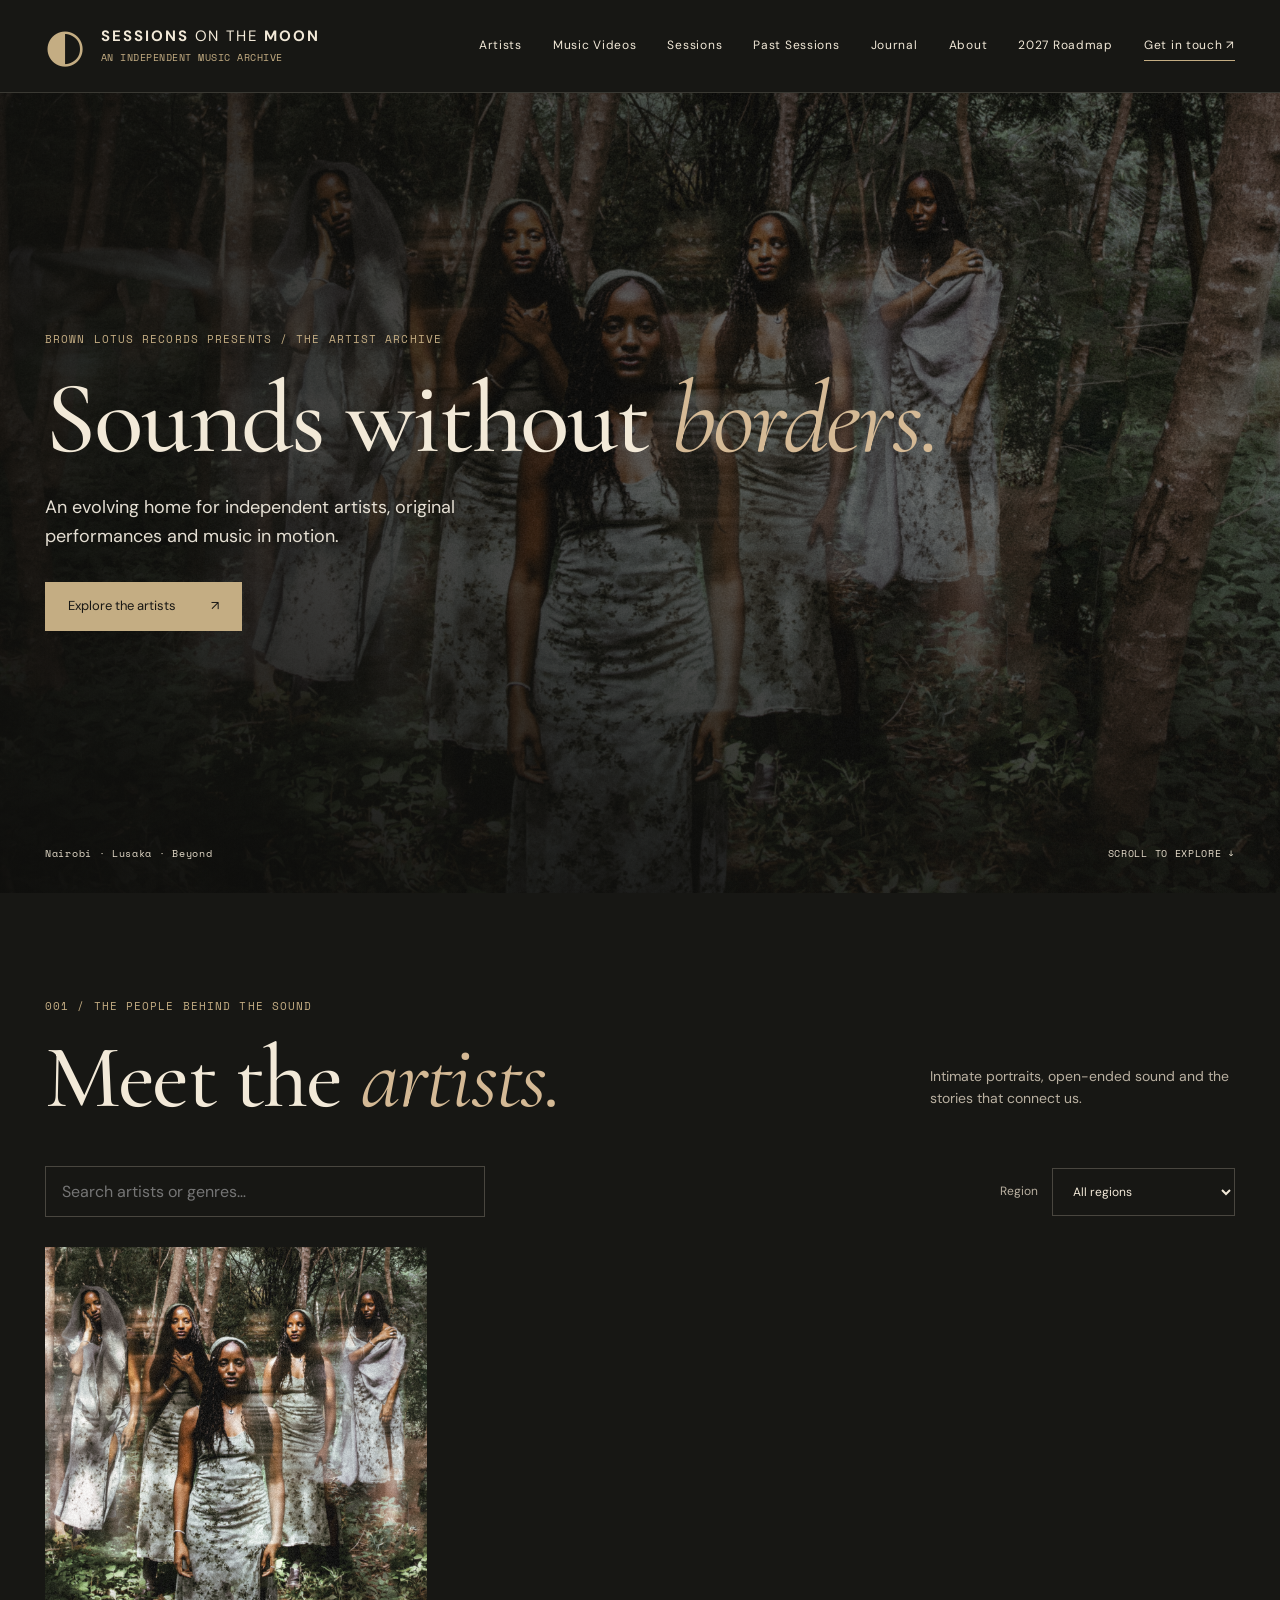
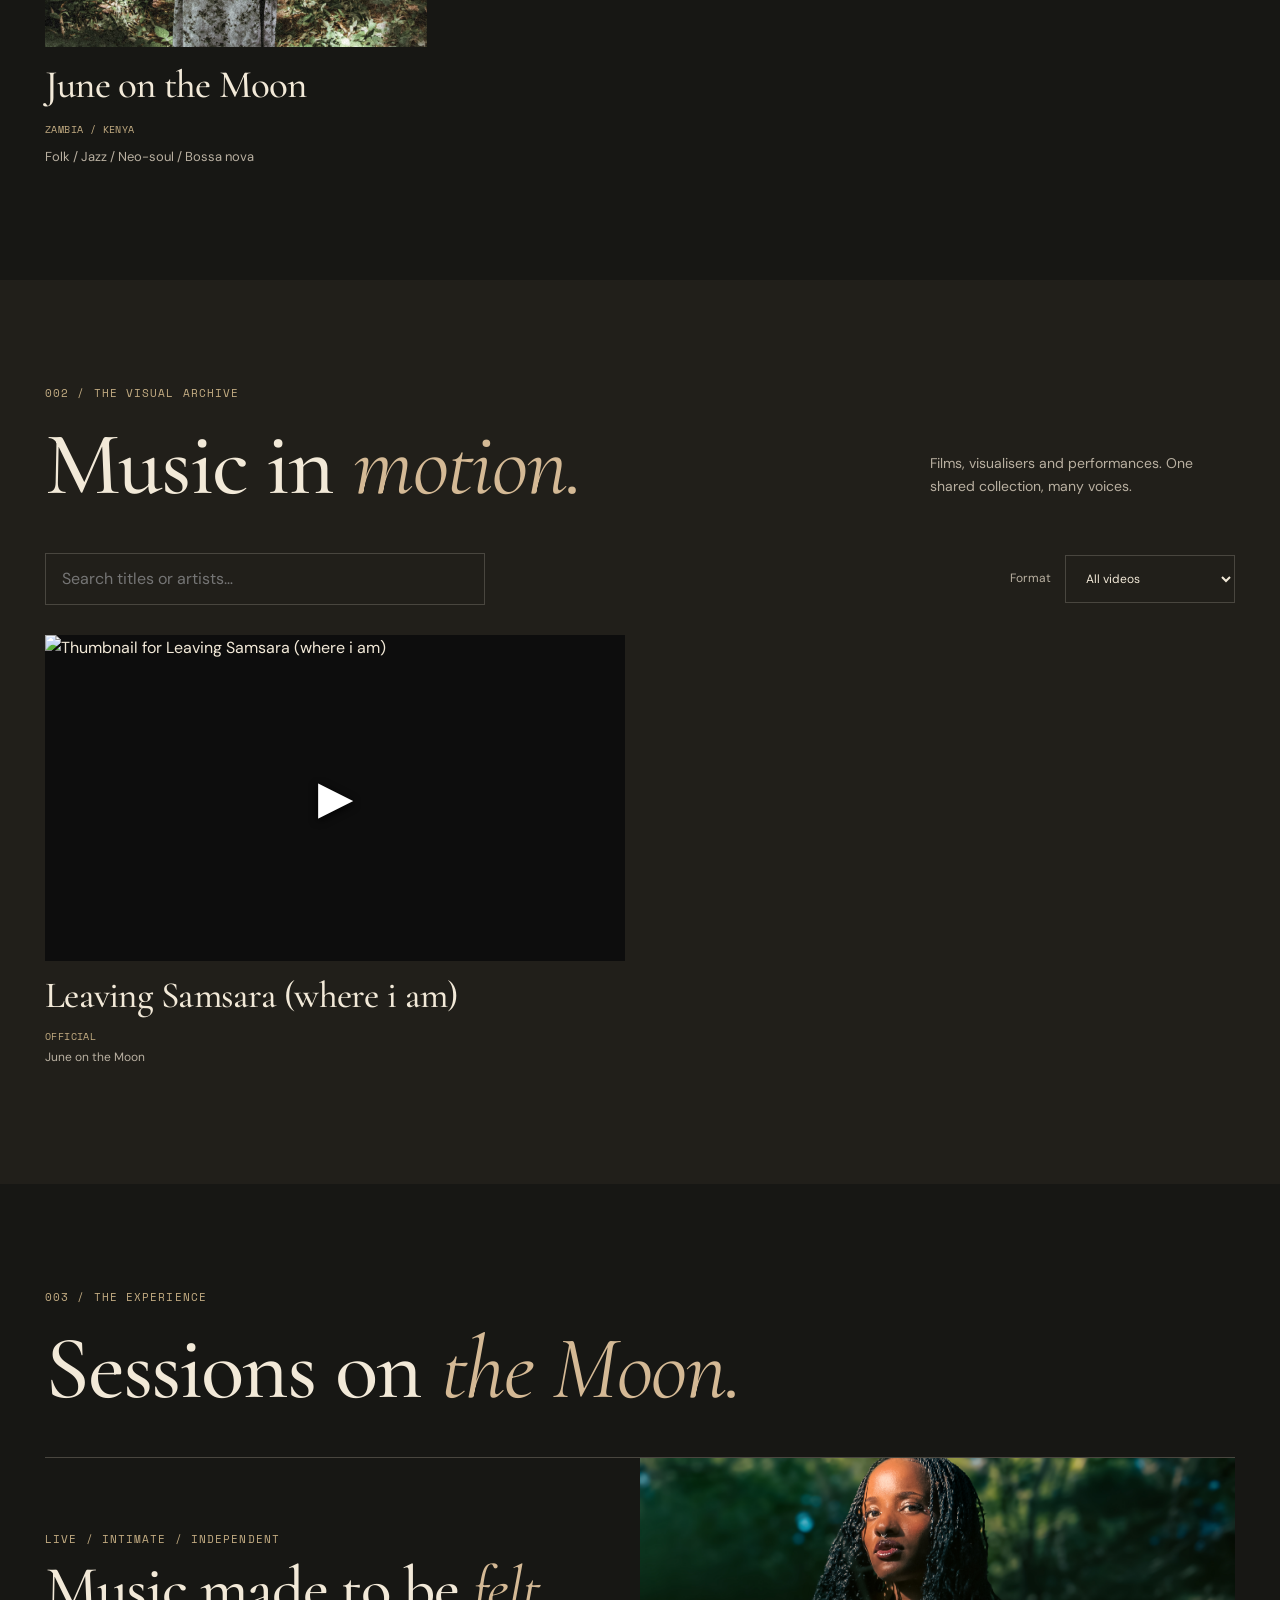
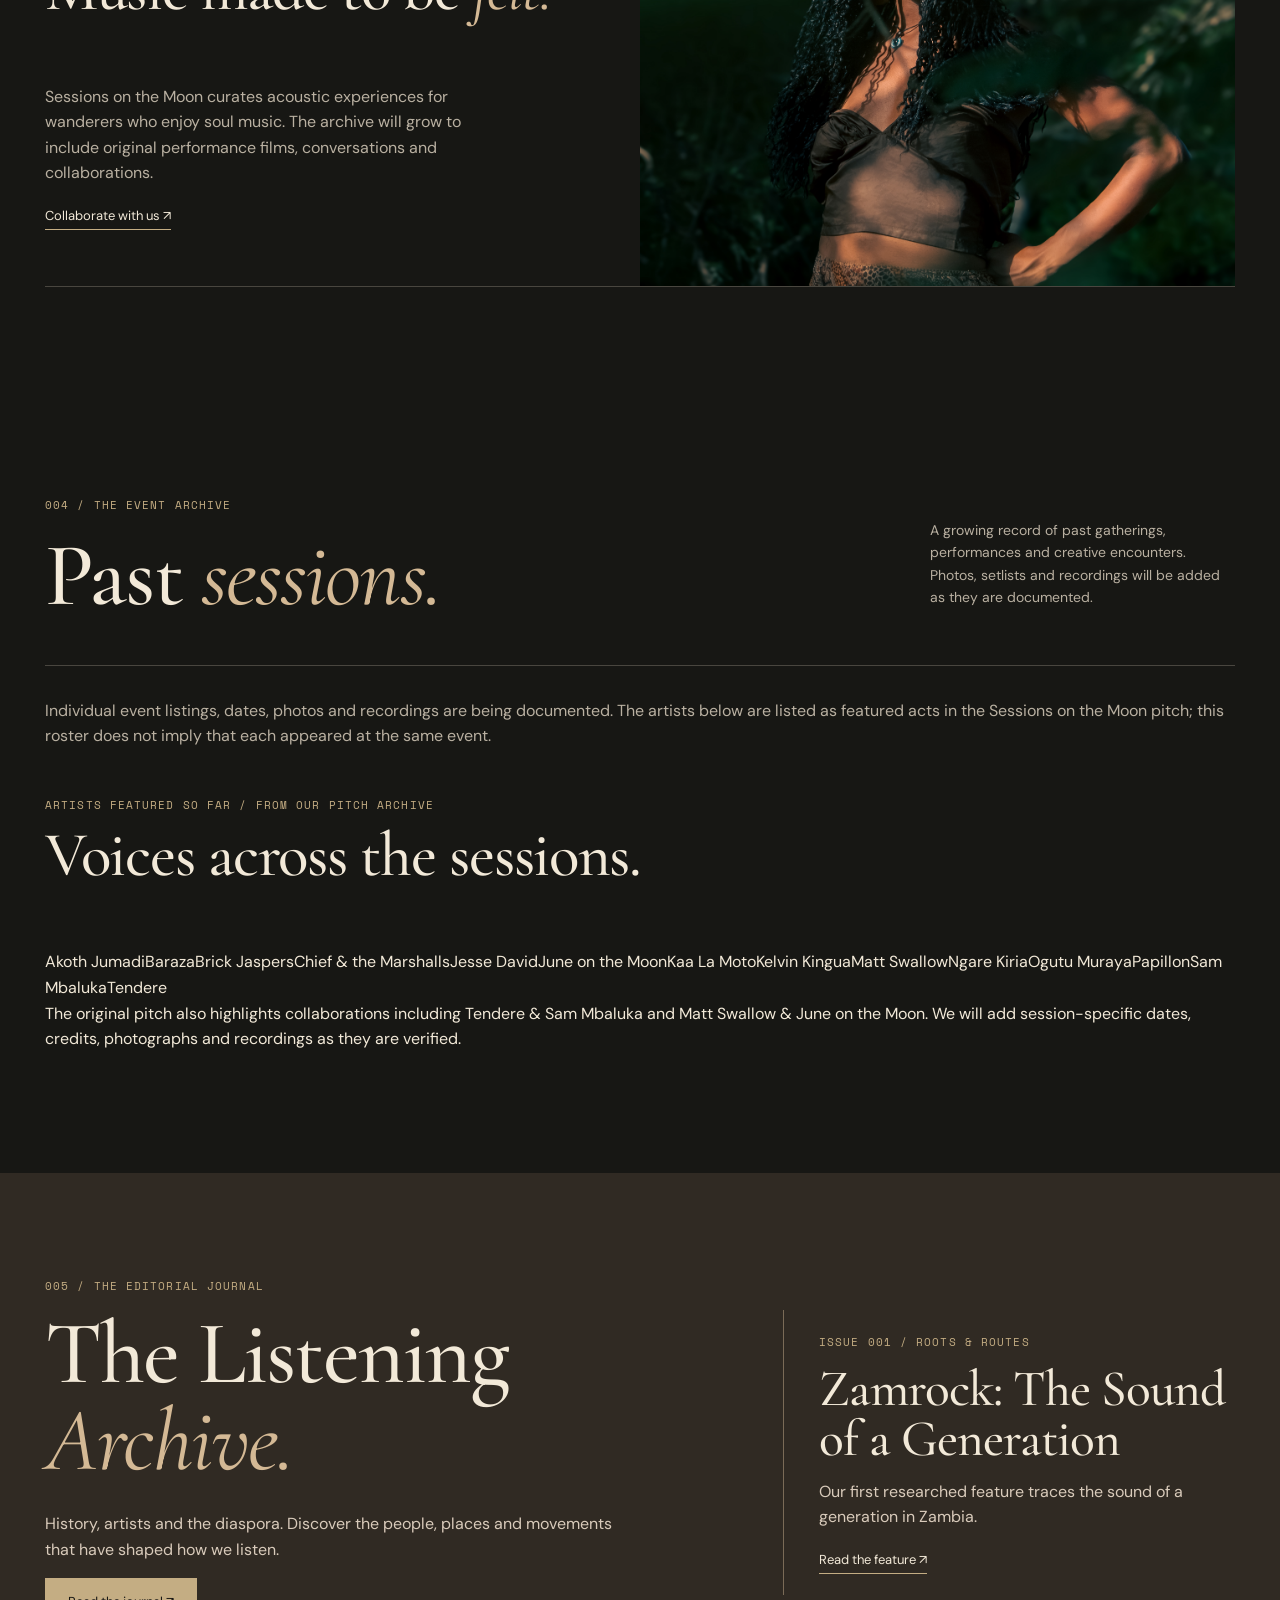
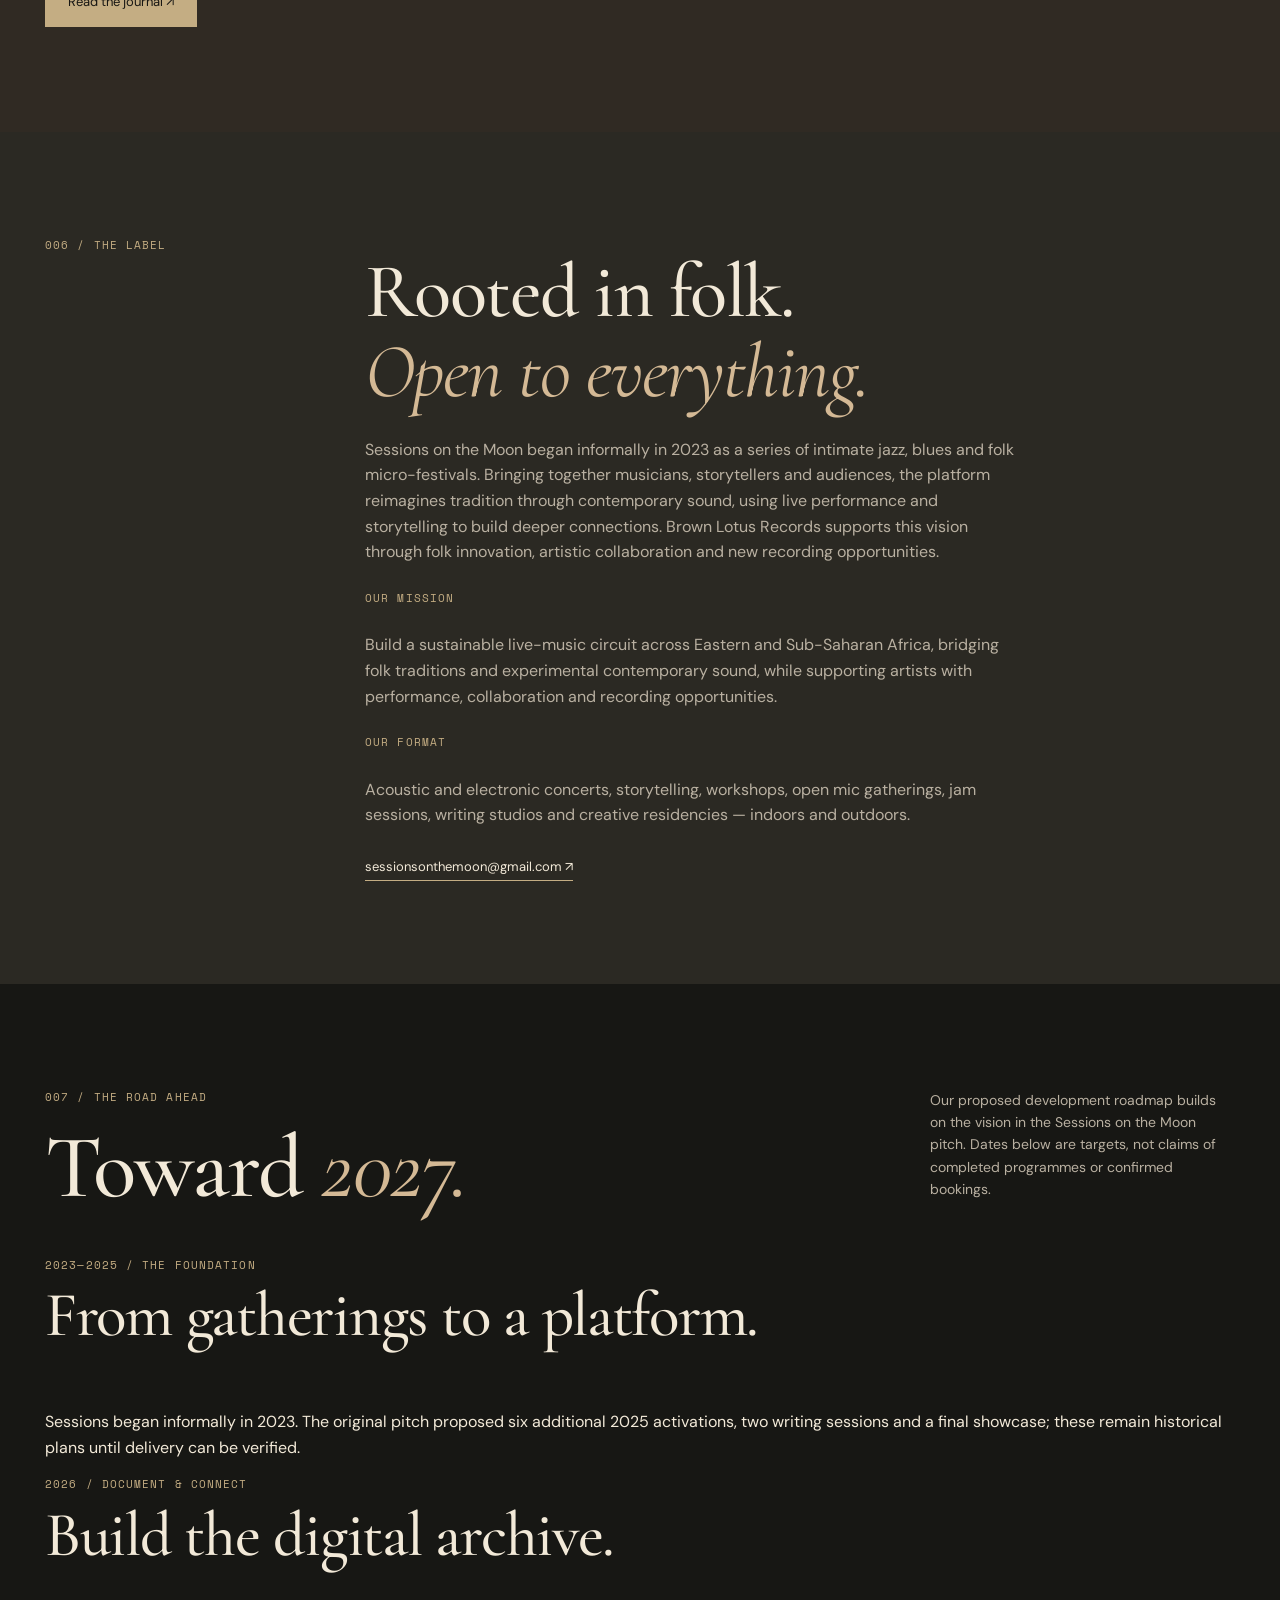
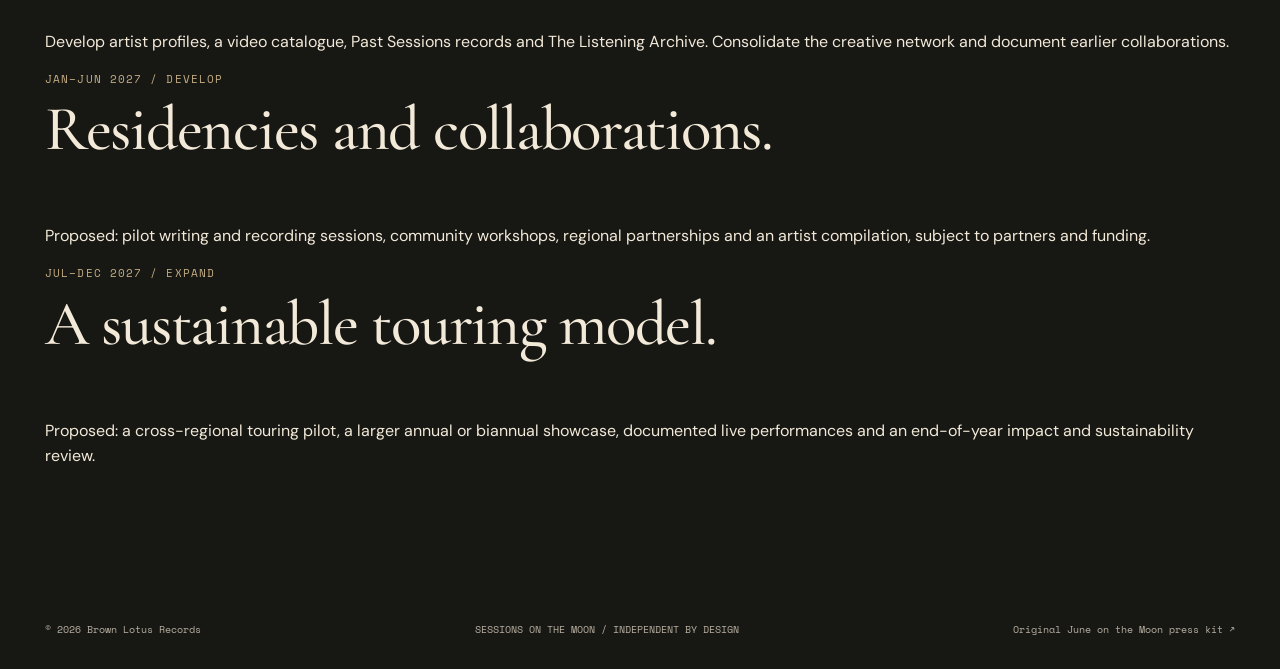
==== commit ccac8985: "Align Sessions on the Moon mission, featured artists and 2027 roadmap with Canva pitch" ====
--- a/platform/index.html
+++ b/platform/index.html
@@ -16,15 +16,23 @@
 <a class="skip" href="#main">Skip to content</a>
 <header class="topbar"><a class="brand" href="./" aria-label="Sessions on the Moon home"><span class="brand-mark">◐</span><span>SESSIONS <em>ON THE</em> MOON<small>AN INDEPENDENT MUSIC ARCHIVE</small></span></a>
 <button class="menu-toggle" id="menu-toggle" aria-controls="nav" aria-expanded="false">Menu ☰</button>
-<nav id="nav" aria-label="Main navigation"><a href="#artists">Artists</a><a href="#films">Music Videos</a><a href="#sessions">Sessions</a><a href="#past-sessions">Past Sessions</a><a href="journal/">Journal</a><a href="#about">About</a><a class="nav-contact" href="mailto:sessionsonthemoon@gmail.com">Get in touch ↗</a></nav></header>
+<nav id="nav" aria-label="Main navigation"><a href="#artists">Artists</a><a href="#films">Music Videos</a><a href="#sessions">Sessions</a><a href="#past-sessions">Past Sessions</a><a href="journal/">Journal</a><a href="#about">About</a><a href="#roadmap">2027 Roadmap</a><a class="nav-contact" href="mailto:sessionsonthemoon@gmail.com">Get in touch ↗</a></nav></header>
 <main id="main">
 <section class="hero" aria-labelledby="hero-title"><div class="hero-image" role="img" aria-label="Artist portrait of June on the Moon"></div><div class="hero-shade"></div><div class="hero-content wrap"><p class="eyebrow">BROWN LOTUS RECORDS PRESENTS / THE ARTIST ARCHIVE</p><h1 id="hero-title">Sounds without <em>borders.</em></h1><p class="intro">An evolving home for independent artists, original performances and music in motion.</p><a class="button primary" href="#artists">Explore the artists <span aria-hidden="true">↗</span></a></div><p class="hero-foot">Nairobi · Lusaka · Beyond <span>SCROLL TO EXPLORE ↓</span></p></section>
 <section id="artists" class="section wrap"><div class="section-head"><div><p class="eyebrow">001 / THE PEOPLE BEHIND THE SOUND</p><h2>Meet the <em>artists.</em></h2></div><p>Intimate portraits, open-ended sound and the stories that connect us.</p></div><div class="toolbar"><label class="search-field"><span class="sr-only">Search artists</span><input id="artist-search" type="search" placeholder="Search artists or genres…" autocomplete="off"></label><label class="filter-label">Region <select id="artist-region"><option value="all">All regions</option></select></label></div><div id="artist-grid" class="artist-grid" aria-live="polite"></div><p id="artist-empty" class="empty" hidden>No artists match your search.</p></section>
 <section id="films" class="section films-section"><div class="wrap"><div class="section-head"><div><p class="eyebrow">002 / THE VISUAL ARCHIVE</p><h2>Music in <em>motion.</em></h2></div><p>Films, visualisers and performances. One shared collection, many voices.</p></div><div class="toolbar"><label class="search-field"><span class="sr-only">Search videos</span><input id="video-search" type="search" placeholder="Search titles or artists…" autocomplete="off"></label><label class="filter-label">Format <select id="video-category"><option value="all">All videos</option><option value="official">Official videos</option><option value="session">Live sessions</option><option value="interview">Interviews</option><option value="visualiser">Visualisers</option></select></label></div><div id="video-grid" class="video-grid" aria-live="polite"></div><p id="video-empty" class="empty" hidden>No videos match your selection.</p></div></section>
 <section id="sessions" class="section wrap"><div class="section-head"><div><p class="eyebrow">003 / THE EXPERIENCE</p><h2>Sessions on <em>the Moon.</em></h2></div></div><div class="session-feature"><div><p class="eyebrow">LIVE / INTIMATE / INDEPENDENT</p><h3>Music made to be <em>felt.</em></h3><p>Sessions on the Moon curates acoustic experiences for wanderers who enjoy soul music. The archive will grow to include original performance films, conversations and collaborations.</p><a class="text-link" href="mailto:sessionsonthemoon@gmail.com?subject=Sessions%20on%20the%20Moon%20collaboration">Collaborate with us ↗</a></div><div class="session-photo" role="img" aria-label="June on the Moon press photograph"></div></div></section>
-<section id="past-sessions" class="section wrap"><div class="section-head"><div><p class="eyebrow">004 / THE EVENT ARCHIVE</p><h2>Past <em>sessions.</em></h2></div><p>A growing record of past gatherings, performances and creative encounters. Photos, setlists and recordings will be added as they are documented.</p></div><div id="past-sessions-grid" class="past-sessions-grid" aria-live="polite"></div><p id="past-sessions-empty" class="past-intro">The archive is being assembled. Previous sessions will appear here once their event details and media have been verified.</p></section>
+<section id="past-sessions" class="section wrap"><div class="section-head"><div><p class="eyebrow">004 / THE EVENT ARCHIVE</p><h2>Past <em>sessions.</em></h2></div><p>A growing record of past gatherings, performances and creative encounters. Photos, setlists and recordings will be added as they are documented.</p></div><div id="past-sessions-grid" class="past-sessions-grid" aria-live="polite"></div><p id="past-sessions-empty" class="past-intro">Individual event listings, dates, photos and recordings are being documented. The artists below are listed as featured acts in the Sessions on the Moon pitch; this roster does not imply that each appeared at the same event.</p>
+<div class="roster-panel"><p class="eyebrow">ARTISTS FEATURED SO FAR / FROM OUR PITCH ARCHIVE</p><h3>Voices across the sessions.</h3><div class="featured-roster" aria-label="Artists identified in the Sessions on the Moon pitch"><span>Akoth Jumadi</span><span>Baraza</span><span>Brick Jaspers</span><span>Chief &amp; the Marshalls</span><span>Jesse David</span><span>June on the Moon</span><span>Kaa La Moto</span><span>Kelvin Kingua</span><span>Matt Swallow</span><span>Ngare Kiria</span><span>Ogutu Muraya</span><span>Papillon</span><span>Sam Mbaluka</span><span>Tendere</span></div><p class="roster-note">The original pitch also highlights collaborations including Tendere &amp; Sam Mbaluka and Matt Swallow &amp; June on the Moon. We will add session-specific dates, credits, photographs and recordings as they are verified.</p></div></section>
 <section id="journal" class="section journal-feature"><div class="wrap journal-layout"><div><p class="eyebrow">005 / THE EDITORIAL JOURNAL</p><h2>The Listening <em>Archive.</em></h2><p>History, artists and the diaspora. Discover the people, places and movements that have shaped how we listen.</p><a class="button primary" href="journal/">Read the journal ↗</a></div><div class="journal-aside"><p class="eyebrow">ISSUE 001 / ROOTS & ROUTES</p><h3>Zamrock: The Sound of a Generation</h3><p>Our first researched feature traces the sound of a generation in Zambia.</p><a class="text-link" href="journal/articles/zamrock.html">Read the feature ↗</a></div></div></section>
-<section id="about" class="section about-section"><div class="wrap about-layout"><p class="eyebrow">006 / THE LABEL</p><div><h2>Rooted in folk.<br><em>Open to everything.</em></h2><p>Brown Lotus Records is dedicated to folk innovation and spiritual expression, amplifying contemporary voices that expand traditional folk, jazz and R&amp;B into dream-folk, experimentation and cross-cultural collaboration.</p><a class="text-link" href="mailto:sessionsonthemoon@gmail.com">sessionsonthemoon@gmail.com ↗</a></div></div></section>
+<section id="about" class="section about-section"><div class="wrap about-layout"><p class="eyebrow">006 / THE LABEL</p><div><h2>Rooted in folk.<br><em>Open to everything.</em></h2><p>Sessions on the Moon began informally in 2023 as a series of intimate jazz, blues and folk micro-festivals. Bringing together musicians, storytellers and audiences, the platform reimagines tradition through contemporary sound, using live performance and storytelling to build deeper connections. Brown Lotus Records supports this vision through folk innovation, artistic collaboration and new recording opportunities.</p><div class="mission-brief"><p class="eyebrow">OUR MISSION</p><p>Build a sustainable live-music circuit across Eastern and Sub-Saharan Africa, bridging folk traditions and experimental contemporary sound, while supporting artists with performance, collaboration and recording opportunities.</p><p class="eyebrow">OUR FORMAT</p><p>Acoustic and electronic concerts, storytelling, workshops, open mic gatherings, jam sessions, writing studios and creative residencies — indoors and outdoors.</p></div><a class="text-link" href="mailto:sessionsonthemoon@gmail.com">sessionsonthemoon@gmail.com ↗</a></div></div></section>
+<section id="roadmap" class="section wrap"><div class="section-head"><div><p class="eyebrow">007 / THE ROAD AHEAD</p><h2>Toward <em>2027.</em></h2></div><p>Our proposed development roadmap builds on the vision in the Sessions on the Moon pitch. Dates below are targets, not claims of completed programmes or confirmed bookings.</p></div>
+<div class="roadmap-grid">
+<article class="roadmap-card"><p class="eyebrow">2023—2025 / THE FOUNDATION</p><h3>From gatherings to a platform.</h3><p>Sessions began informally in 2023. The original pitch proposed six additional 2025 activations, two writing sessions and a final showcase; these remain historical plans until delivery can be verified.</p></article>
+<article class="roadmap-card"><p class="eyebrow">2026 / DOCUMENT &amp; CONNECT</p><h3>Build the digital archive.</h3><p>Develop artist profiles, a video catalogue, Past Sessions records and The Listening Archive. Consolidate the creative network and document earlier collaborations.</p></article>
+<article class="roadmap-card"><p class="eyebrow">JAN–JUN 2027 / DEVELOP</p><h3>Residencies and collaborations.</h3><p>Proposed: pilot writing and recording sessions, community workshops, regional partnerships and an artist compilation, subject to partners and funding.</p></article>
+<article class="roadmap-card"><p class="eyebrow">JUL–DEC 2027 / EXPAND</p><h3>A sustainable touring model.</h3><p>Proposed: a cross-regional touring pilot, a larger annual or biannual showcase, documented live performances and an end-of-year impact and sustainability review.</p></article>
+</div></section>
 </main>
 <footer class="footer wrap"><span>© <span id="year">2026</span> Brown Lotus Records</span><span>SESSIONS ON THE MOON / INDEPENDENT BY DESIGN</span><a href="../">Original June on the Moon press kit ↗</a></footer>
 <dialog id="artist-dialog" aria-label="Artist profile"><button type="button" class="dialog-close" id="close-artist" aria-label="Close artist profile">✕</button><div id="artist-detail"></div></dialog>
--- a/platform/styles.css
+++ b/platform/styles.css
@@ -47,3 +47,19 @@
   .hero-foot { bottom: 15px; }
   .about-section h2 { font-size: clamp(46px, 11vw, 65px); }
 }
+
+/* Past sessions and editorial journal integration */
+.past-sessions-grid{display:grid;grid-template-columns:repeat(3,minmax(0,1fr));gap:24px}
+.past-session-card{background:#25241f;border:1px solid var(--line);padding:23px}
+.past-session-card img{width:100%;aspect-ratio:4/3;object-fit:cover}
+.past-session-card h3{font-size:clamp(30px,3.5vw,43px);margin:12px 0}
+.past-session-card p:not(.eyebrow){color:var(--muted)}
+.past-intro{padding:32px 0;border-top:1px solid var(--line);color:var(--muted)}
+.journal-feature{background:#302a23}
+.journal-layout{display:grid;grid-template-columns:minmax(0,1.5fr) minmax(0,1fr);gap:60px;align-items:center}
+.journal-layout h2{margin:16px 0 26px}
+.journal-layout p:not(.eyebrow){color:#d9cbbb;max-width:570px}
+.journal-aside{border-left:1px solid #7a6b57;padding:24px 0 24px 35px}
+.journal-aside h3{font-size:clamp(36px,4vw,56px);margin:14px 0}
+@media(max-width:820px){.past-sessions-grid{grid-template-columns:repeat(2,minmax(0,1fr))}.journal-layout{grid-template-columns:1fr;gap:20px}}
+@media(max-width:600px){.past-sessions-grid{grid-template-columns:1fr}.journal-aside{padding-left:22px}}
